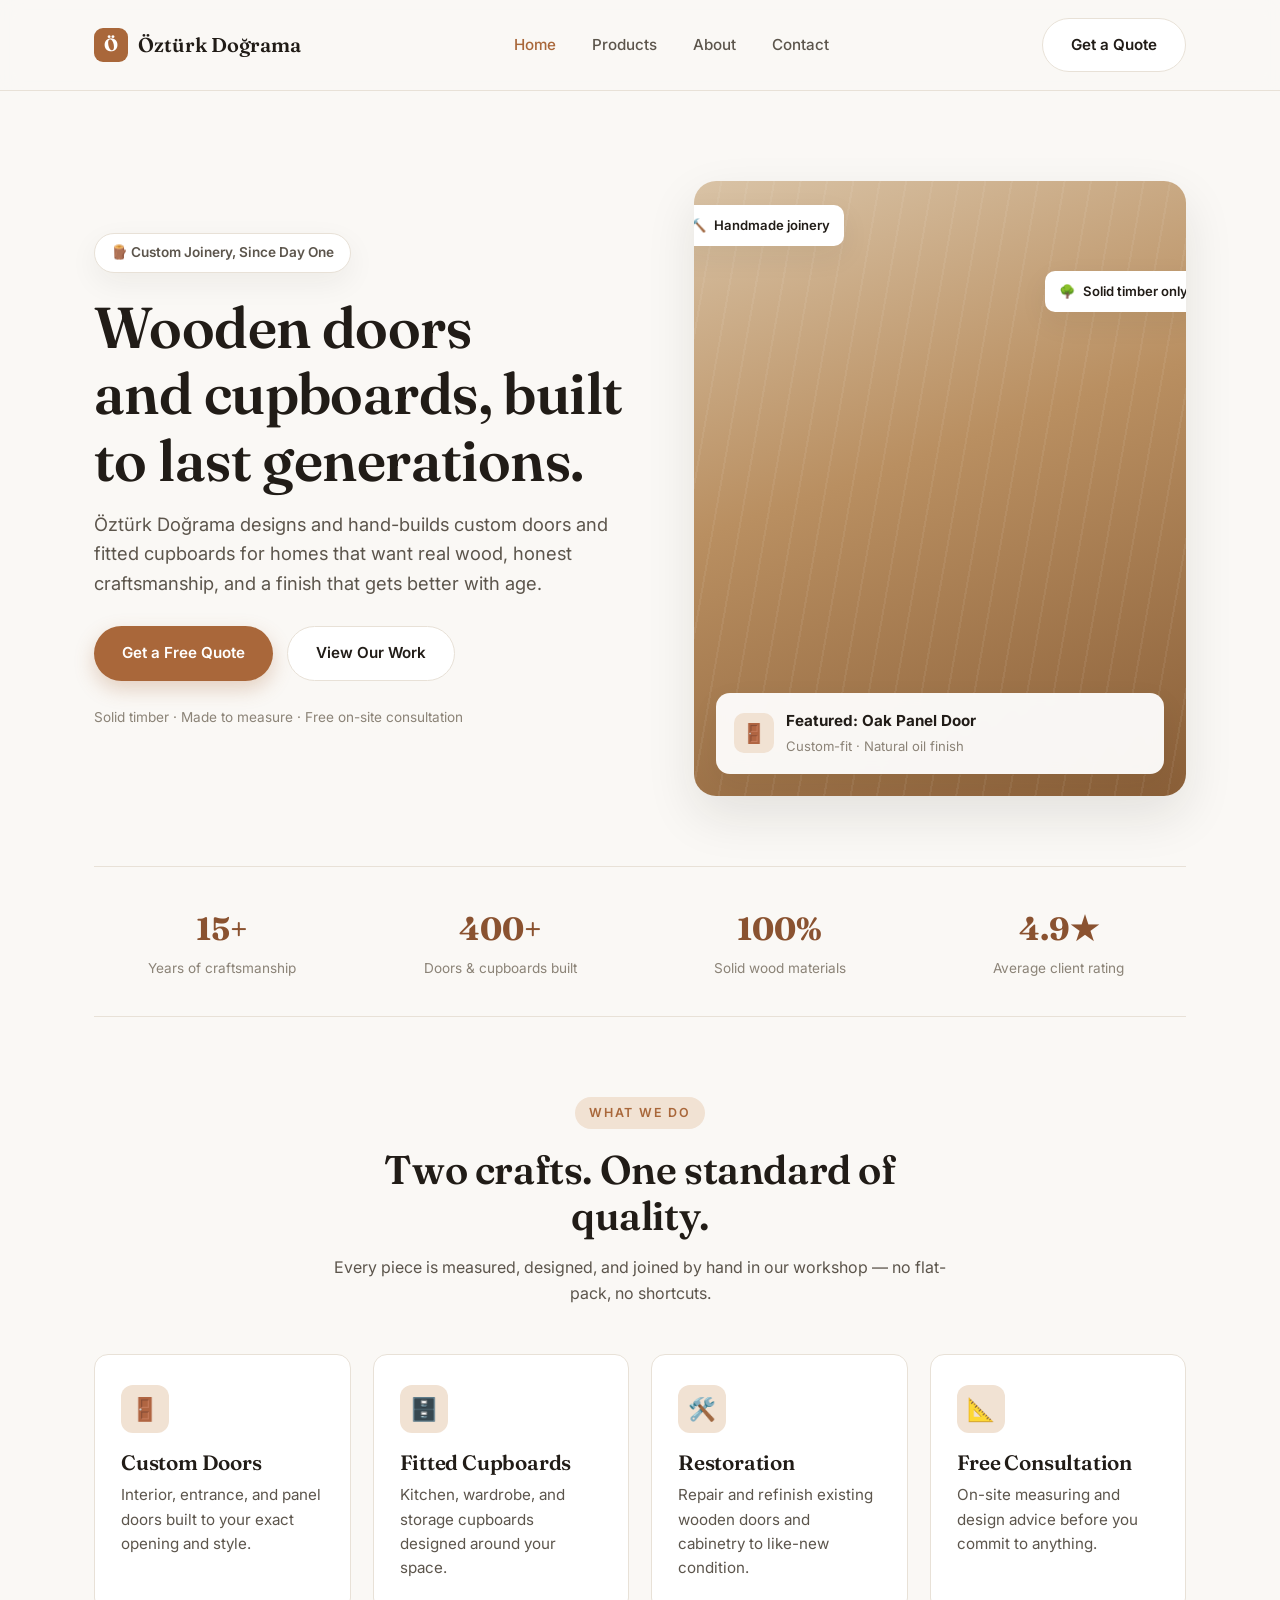
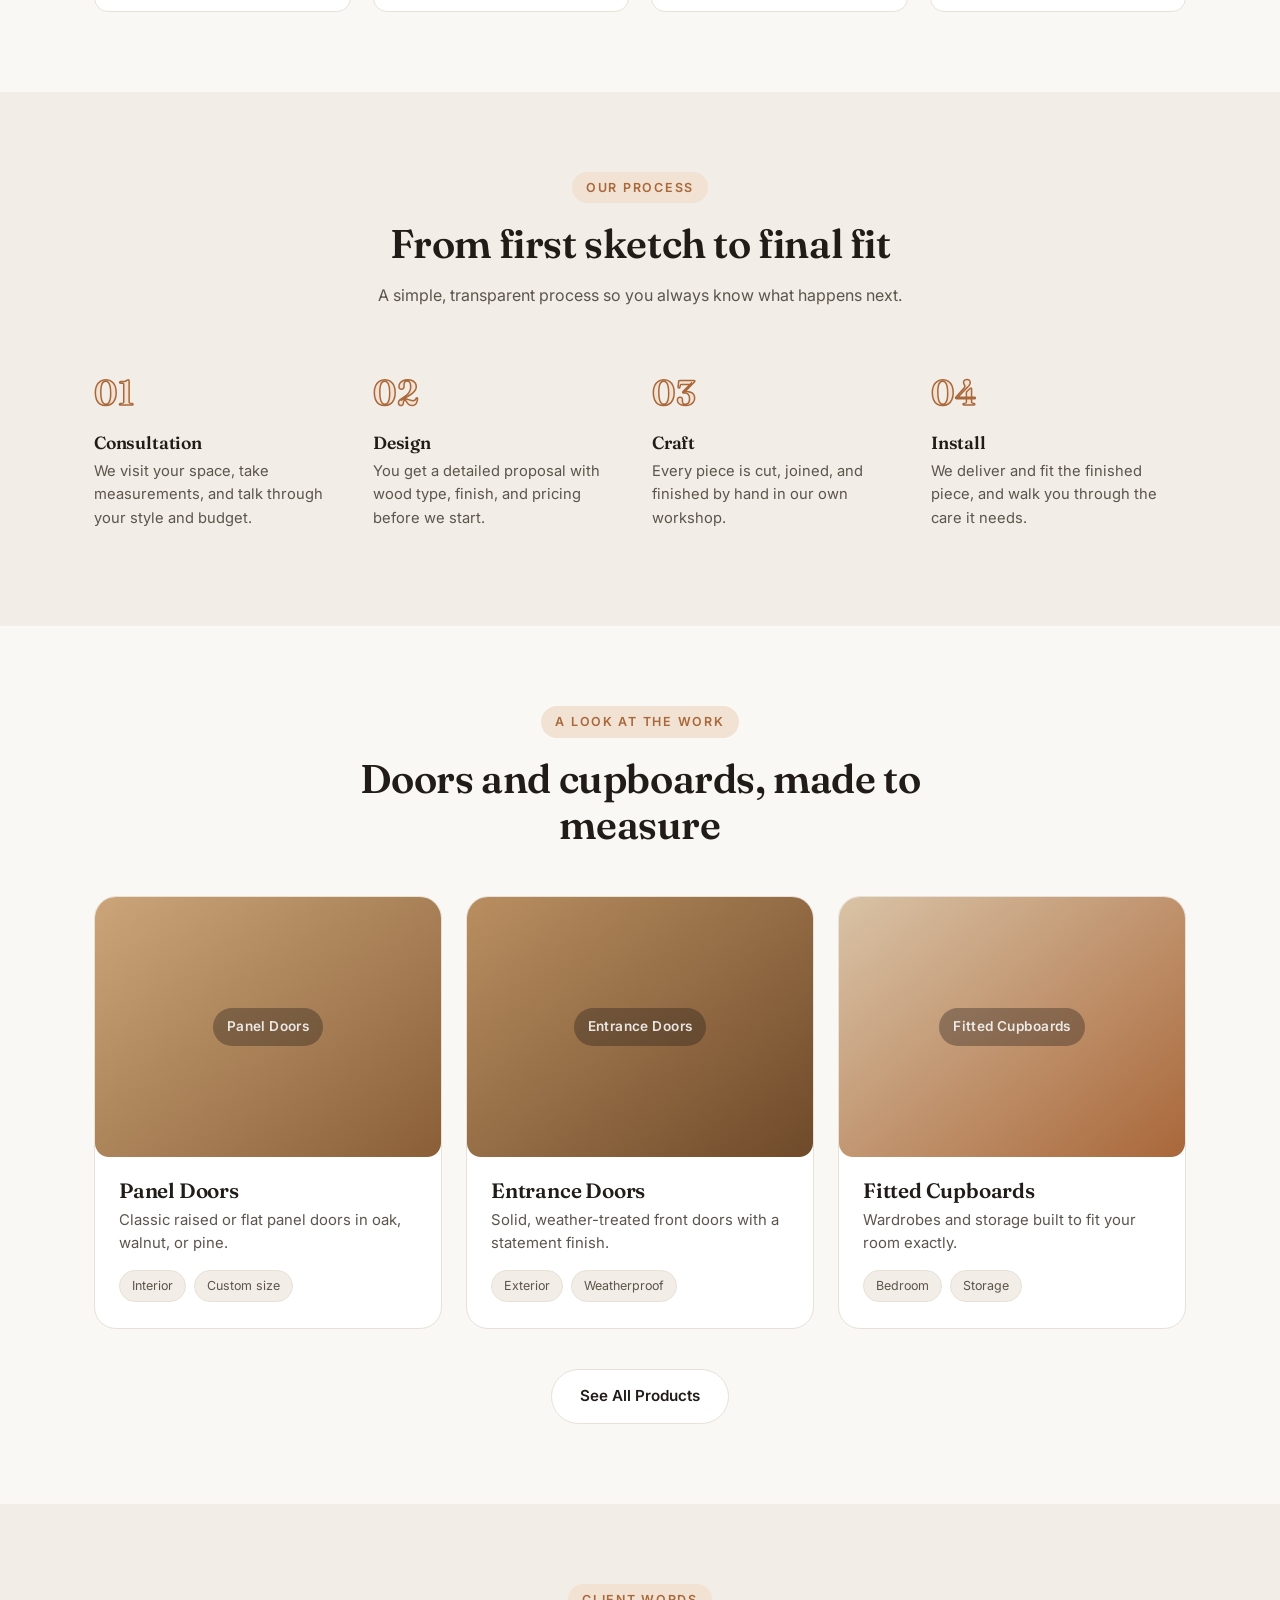
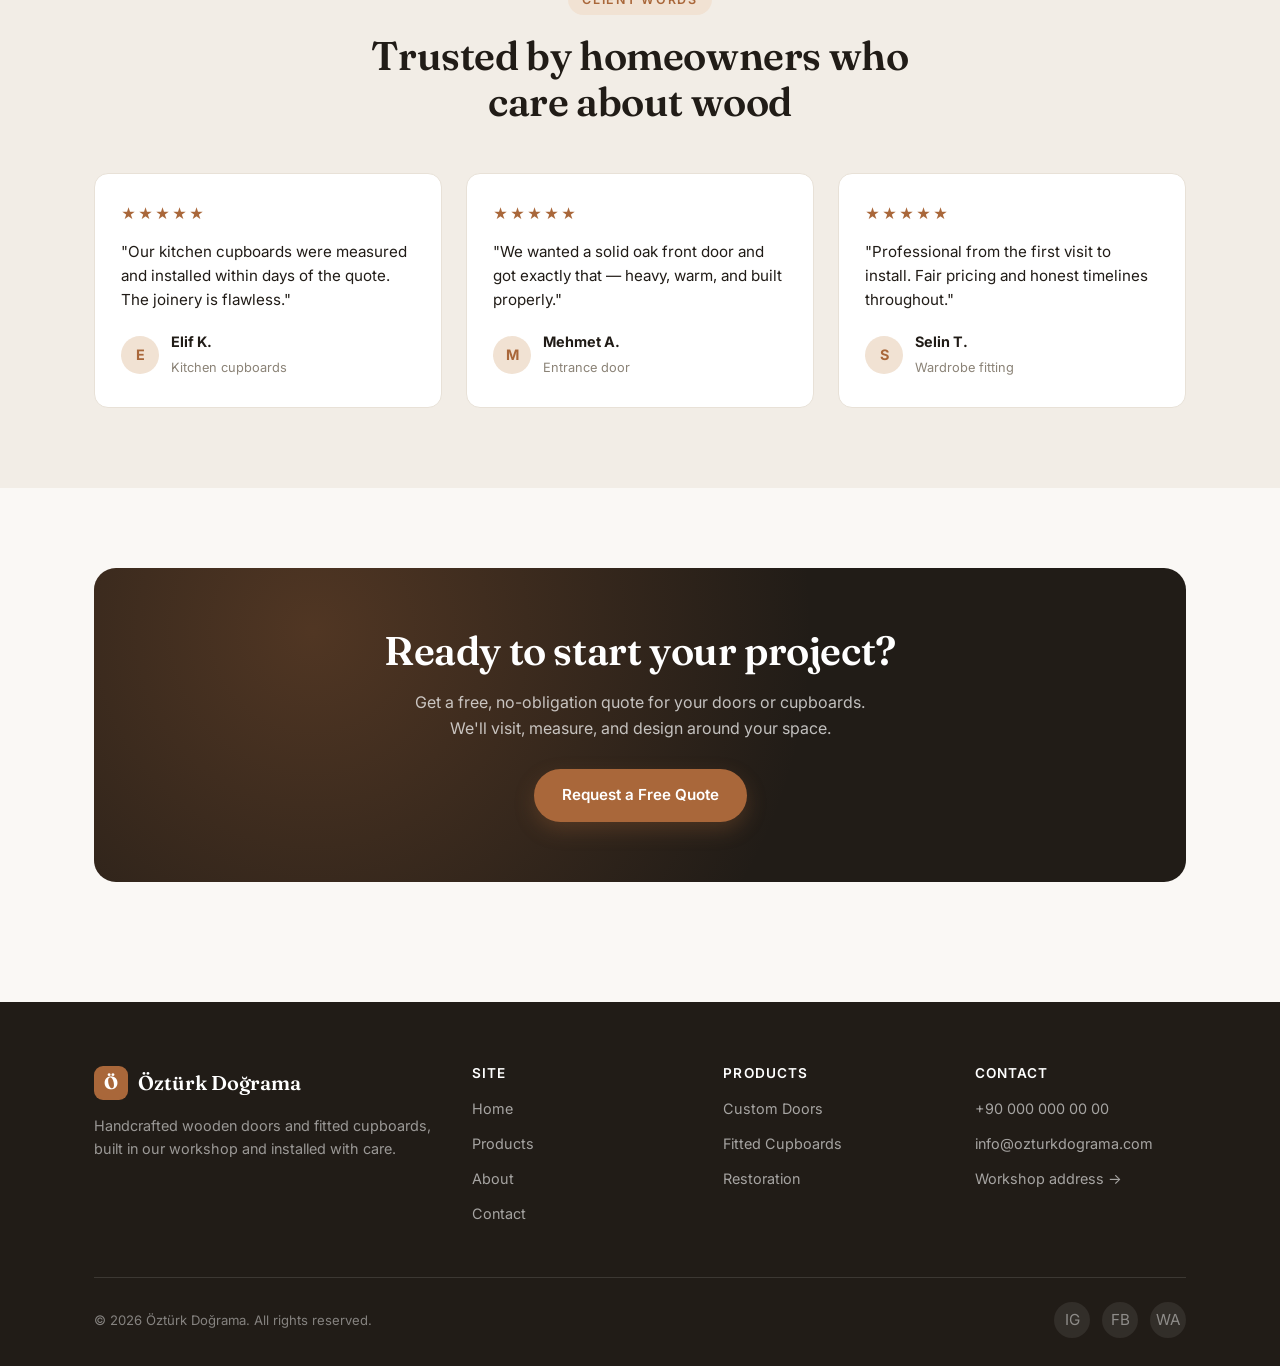
==== index.html @ 15e2361d "Initial commit: Öztürk Doğrama website" ====
<!DOCTYPE html>
<html lang="en">
<head>
<meta charset="UTF-8">
<meta name="viewport" content="width=device-width, initial-scale=1.0">
<title>Öztürk Doğrama | Handcrafted Wooden Doors & Cupboards</title>
<meta name="description" content="Öztürk Doğrama designs and builds custom wooden doors and fitted cupboards. Traditional craftsmanship, modern finishes, built to last a lifetime.">
<link rel="preconnect" href="https://fonts.googleapis.com">
<link href="https://fonts.googleapis.com/css2?family=Fraunces:wght@500;600;700&family=Inter:wght@400;500;600;700&display=swap" rel="stylesheet">
<link rel="stylesheet" href="style.css">
</head>
<body>

<header class="site-header">
  <nav class="nav">
    <a href="index.html" class="logo">
      <span class="logo-mark">Ö</span>
      Öztürk Doğrama
    </a>
    <div class="nav-links">
      <a href="index.html" class="active">Home</a>
      <a href="products.html">Products</a>
      <a href="about.html">About</a>
      <a href="contact.html">Contact</a>
    </div>
    <div class="nav-actions">
      <a href="contact.html" class="btn btn-secondary">Get a Quote</a>
      <button class="nav-toggle" aria-label="Menu">
        <span></span><span></span><span></span>
      </button>
    </div>
  </nav>
</header>

<main>

  <!-- HERO -->
  <section class="hero">
    <div class="container hero-grid">
      <div>
        <div class="hero-badge">🪵 Custom Joinery, Since Day One</div>
        <h1>Wooden doors and&nbsp;cupboards, built to last generations.</h1>
        <p class="lead">Öztürk Doğrama designs and hand-builds custom doors and fitted cupboards for homes that want real wood, honest craftsmanship, and a finish that gets better with age.</p>
        <div class="hero-ctas">
          <a href="contact.html" class="btn btn-primary">Get a Free Quote</a>
          <a href="products.html" class="btn btn-secondary">View Our Work</a>
        </div>
        <p class="hero-meta">Solid timber · Made to measure · Free on-site consultation</p>
      </div>
      <div class="hero-visual">
        <div class="wood-lines"></div>
        <div class="float-chip chip-1">🔨 <span>Handmade joinery</span></div>
        <div class="float-chip chip-2">🌳 <span>Solid timber only</span></div>
        <div class="tag-card">
          <div class="icon">🚪</div>
          <div>
            <strong>Featured: Oak Panel Door</strong>
            <span>Custom-fit · Natural oil finish</span>
          </div>
        </div>
      </div>
    </div>
  </section>

  <!-- STATS STRIP -->
  <div class="container">
    <div class="stats-strip">
      <div class="stat"><strong>15+</strong><span>Years of craftsmanship</span></div>
      <div class="stat"><strong>400+</strong><span>Doors & cupboards built</span></div>
      <div class="stat"><strong>100%</strong><span>Solid wood materials</span></div>
      <div class="stat"><strong>4.9★</strong><span>Average client rating</span></div>
    </div>
  </div>

  <!-- FEATURES -->
  <section>
    <div class="container">
      <div class="section-head">
        <div class="eyebrow">What We Do</div>
        <h2>Two crafts. One standard of quality.</h2>
        <p>Every piece is measured, designed, and joined by hand in our workshop — no flat-pack, no shortcuts.</p>
      </div>
      <div class="grid-4">
        <div class="card">
          <div class="icon">🚪</div>
          <h3>Custom Doors</h3>
          <p>Interior, entrance, and panel doors built to your exact opening and style.</p>
        </div>
        <div class="card">
          <div class="icon">🗄️</div>
          <h3>Fitted Cupboards</h3>
          <p>Kitchen, wardrobe, and storage cupboards designed around your space.</p>
        </div>
        <div class="card">
          <div class="icon">🛠️</div>
          <h3>Restoration</h3>
          <p>Repair and refinish existing wooden doors and cabinetry to like-new condition.</p>
        </div>
        <div class="card">
          <div class="icon">📐</div>
          <h3>Free Consultation</h3>
          <p>On-site measuring and design advice before you commit to anything.</p>
        </div>
      </div>
    </div>
  </section>

  <!-- PROCESS -->
  <section class="section-alt">
    <div class="container">
      <div class="section-head">
        <div class="eyebrow">Our Process</div>
        <h2>From first sketch to final fit</h2>
        <p>A simple, transparent process so you always know what happens next.</p>
      </div>
      <div class="steps">
        <div class="step">
          <div class="num">01</div>
          <h3>Consultation</h3>
          <p>We visit your space, take measurements, and talk through your style and budget.</p>
        </div>
        <div class="step">
          <div class="num">02</div>
          <h3>Design</h3>
          <p>You get a detailed proposal with wood type, finish, and pricing before we start.</p>
        </div>
        <div class="step">
          <div class="num">03</div>
          <h3>Craft</h3>
          <p>Every piece is cut, joined, and finished by hand in our own workshop.</p>
        </div>
        <div class="step">
          <div class="num">04</div>
          <h3>Install</h3>
          <p>We deliver and fit the finished piece, and walk you through the care it needs.</p>
        </div>
      </div>
    </div>
  </section>

  <!-- FEATURED PRODUCTS -->
  <section>
    <div class="container">
      <div class="section-head">
        <div class="eyebrow">A Look at the Work</div>
        <h2>Doors and cupboards, made to measure</h2>
      </div>
      <div class="grid-3">
        <div class="product-card">
          <div class="ph-image ph-1"><span>Panel Doors</span></div>
          <div class="body">
            <h3>Panel Doors</h3>
            <p>Classic raised or flat panel doors in oak, walnut, or pine.</p>
            <div class="tag-list"><span>Interior</span><span>Custom size</span></div>
          </div>
        </div>
        <div class="product-card">
          <div class="ph-image ph-2"><span>Entrance Doors</span></div>
          <div class="body">
            <h3>Entrance Doors</h3>
            <p>Solid, weather-treated front doors with a statement finish.</p>
            <div class="tag-list"><span>Exterior</span><span>Weatherproof</span></div>
          </div>
        </div>
        <div class="product-card">
          <div class="ph-image ph-3"><span>Fitted Cupboards</span></div>
          <div class="body">
            <h3>Fitted Cupboards</h3>
            <p>Wardrobes and storage built to fit your room exactly.</p>
            <div class="tag-list"><span>Bedroom</span><span>Storage</span></div>
          </div>
        </div>
      </div>
      <div style="text-align:center; margin-top:40px;">
        <a href="products.html" class="btn btn-secondary">See All Products</a>
      </div>
    </div>
  </section>

  <!-- TESTIMONIALS -->
  <section class="section-alt">
    <div class="container">
      <div class="section-head">
        <div class="eyebrow">Client Words</div>
        <h2>Trusted by homeowners who care about wood</h2>
      </div>
      <div class="grid-3">
        <div class="testimonial">
          <div class="stars">★★★★★</div>
          <p>"Our kitchen cupboards were measured and installed within days of the quote. The joinery is flawless."</p>
          <div class="who">
            <div class="avatar">E</div>
            <div><strong>Elif K.</strong><span>Kitchen cupboards</span></div>
          </div>
        </div>
        <div class="testimonial">
          <div class="stars">★★★★★</div>
          <p>"We wanted a solid oak front door and got exactly that — heavy, warm, and built properly."</p>
          <div class="who">
            <div class="avatar">M</div>
            <div><strong>Mehmet A.</strong><span>Entrance door</span></div>
          </div>
        </div>
        <div class="testimonial">
          <div class="stars">★★★★★</div>
          <p>"Professional from the first visit to install. Fair pricing and honest timelines throughout."</p>
          <div class="who">
            <div class="avatar">S</div>
            <div><strong>Selin T.</strong><span>Wardrobe fitting</span></div>
          </div>
        </div>
      </div>
    </div>
  </section>

  <!-- CTA -->
  <section>
    <div class="container">
      <div class="cta-banner">
        <h2>Ready to start your project?</h2>
        <p>Get a free, no-obligation quote for your doors or cupboards. We'll visit, measure, and design around your space.</p>
        <div class="hero-ctas">
          <a href="contact.html" class="btn btn-primary">Request a Free Quote</a>
        </div>
      </div>
    </div>
  </section>

</main>

<footer class="site-footer">
  <div class="container">
    <div class="footer-grid">
      <div>
        <a href="index.html" class="logo"><span class="logo-mark">Ö</span> Öztürk Doğrama</a>
        <p>Handcrafted wooden doors and fitted cupboards, built in our workshop and installed with care.</p>
      </div>
      <div class="footer-col">
        <h4>Site</h4>
        <a href="index.html">Home</a>
        <a href="products.html">Products</a>
        <a href="about.html">About</a>
        <a href="contact.html">Contact</a>
      </div>
      <div class="footer-col">
        <h4>Products</h4>
        <a href="products.html">Custom Doors</a>
        <a href="products.html">Fitted Cupboards</a>
        <a href="products.html">Restoration</a>
      </div>
      <div class="footer-col">
        <h4>Contact</h4>
        <a href="tel:+900000000000">+90 000 000 00 00</a>
        <a href="mailto:info@ozturkdograma.com">info@ozturkdograma.com</a>
        <a href="contact.html">Workshop address →</a>
      </div>
    </div>
    <div class="footer-bottom">
      <span>© 2026 Öztürk Doğrama. All rights reserved.</span>
      <div class="social-row">
        <a href="#" aria-label="Instagram">IG</a>
        <a href="#" aria-label="Facebook">FB</a>
        <a href="#" aria-label="WhatsApp">WA</a>
      </div>
    </div>
  </div>
</footer>

<script src="script.js"></script>
</body>
</html>
---- style.css ----
/* ============================================
   Öztürk Doğrama — Shared Styles
   Minimalist, clean, modern (spendaily-inspired)
   ============================================ */

:root {
  --bg: #faf8f5;
  --bg-alt: #f2ede6;
  --card: #ffffff;
  --ink: #211c17;
  --ink-soft: #5c554c;
  --muted: #8b8377;
  --line: #e8e1d7;
  --accent: #a9673a;
  --accent-dark: #8a5230;
  --accent-soft: #f1e2d3;
  --radius-lg: 22px;
  --radius-md: 14px;
  --radius-sm: 10px;
  --shadow: 0 10px 30px rgba(33, 28, 23, 0.06);
  --shadow-lg: 0 20px 50px rgba(33, 28, 23, 0.10);
  --container: 1140px;
}

* { box-sizing: border-box; }

html { scroll-behavior: smooth; }

body {
  margin: 0;
  font-family: 'Inter', -apple-system, BlinkMacSystemFont, 'Segoe UI', sans-serif;
  background: var(--bg);
  color: var(--ink);
  line-height: 1.6;
  -webkit-font-smoothing: antialiased;
}

h1, h2, h3, h4 {
  font-family: 'Fraunces', Georgia, serif;
  font-weight: 600;
  line-height: 1.15;
  margin: 0 0 16px;
  letter-spacing: -0.01em;
}

h1 { font-size: clamp(2.4rem, 5vw, 3.6rem); }
h2 { font-size: clamp(1.8rem, 3.4vw, 2.5rem); }
h3 { font-size: 1.3rem; }

p { margin: 0 0 16px; color: var(--ink-soft); }

a { color: inherit; text-decoration: none; }

img { max-width: 100%; display: block; }

.container {
  max-width: var(--container);
  margin: 0 auto;
  padding: 0 24px;
}

.eyebrow {
  display: inline-block;
  font-size: 0.78rem;
  font-weight: 600;
  letter-spacing: 0.14em;
  text-transform: uppercase;
  color: var(--accent);
  background: var(--accent-soft);
  padding: 6px 14px;
  border-radius: 100px;
  margin-bottom: 18px;
}

/* ---------- Buttons ---------- */
.btn {
  display: inline-flex;
  align-items: center;
  justify-content: center;
  gap: 8px;
  padding: 14px 28px;
  border-radius: 100px;
  font-weight: 600;
  font-size: 0.95rem;
  border: none;
  cursor: pointer;
  transition: transform 0.15s ease, box-shadow 0.15s ease, background 0.15s ease;
}

.btn-primary {
  background: var(--accent);
  color: #fff;
  box-shadow: 0 8px 20px rgba(169, 103, 58, 0.28);
}

.btn-primary:hover {
  background: var(--accent-dark);
  transform: translateY(-2px);
  box-shadow: 0 12px 26px rgba(169, 103, 58, 0.34);
}

.btn-secondary {
  background: #fff;
  color: var(--ink);
  border: 1px solid var(--line);
}

.btn-secondary:hover {
  border-color: var(--accent);
  color: var(--accent);
  transform: translateY(-2px);
}

.btn-block { width: 100%; }

/* ---------- Header / Nav ---------- */
header.site-header {
  position: sticky;
  top: 0;
  z-index: 100;
  background: rgba(250, 248, 245, 0.86);
  backdrop-filter: blur(10px);
  border-bottom: 1px solid var(--line);
}

.nav {
  display: flex;
  align-items: center;
  justify-content: space-between;
  padding: 18px 24px;
  max-width: var(--container);
  margin: 0 auto;
}

.logo {
  display: flex;
  align-items: center;
  gap: 10px;
  font-family: 'Fraunces', Georgia, serif;
  font-weight: 600;
  font-size: 1.25rem;
  color: var(--ink);
}

.logo-mark {
  width: 34px;
  height: 34px;
  border-radius: 9px;
  background: var(--accent);
  color: #fff;
  display: flex;
  align-items: center;
  justify-content: center;
  font-size: 1.1rem;
  font-weight: 700;
  font-family: 'Fraunces', Georgia, serif;
}

.nav-links {
  display: flex;
  align-items: center;
  gap: 36px;
}

.nav-links a {
  font-size: 0.95rem;
  font-weight: 500;
  color: var(--ink-soft);
  transition: color 0.15s ease;
}

.nav-links a:hover,
.nav-links a.active {
  color: var(--accent);
}

.nav-actions {
  display: flex;
  align-items: center;
  gap: 14px;
}

.nav-toggle {
  display: none;
  background: none;
  border: none;
  cursor: pointer;
  padding: 6px;
}

.nav-toggle span {
  display: block;
  width: 24px;
  height: 2px;
  background: var(--ink);
  margin: 5px 0;
  transition: 0.2s;
}

/* ---------- Hero ---------- */
.hero {
  padding: 90px 0 70px;
}

.hero-grid {
  display: grid;
  grid-template-columns: 1.05fr 0.95fr;
  gap: 56px;
  align-items: center;
}

.hero-badge {
  display: inline-flex;
  align-items: center;
  gap: 8px;
  background: #fff;
  border: 1px solid var(--line);
  padding: 8px 16px;
  border-radius: 100px;
  font-size: 0.85rem;
  font-weight: 600;
  color: var(--ink-soft);
  margin-bottom: 22px;
  box-shadow: var(--shadow);
}

.hero p.lead {
  font-size: 1.15rem;
  max-width: 520px;
}

.hero-ctas {
  display: flex;
  gap: 14px;
  flex-wrap: wrap;
  margin-top: 28px;
}

.hero-meta {
  margin-top: 26px;
  font-size: 0.85rem;
  color: var(--muted);
}

.hero-visual {
  position: relative;
  border-radius: var(--radius-lg);
  overflow: hidden;
  box-shadow: var(--shadow-lg);
  aspect-ratio: 4/5;
  background: linear-gradient(160deg, #d9c3a6 0%, #b98f61 45%, #8a5f38 100%);
}

.hero-visual .wood-lines {
  position: absolute;
  inset: 0;
  background:
    repeating-linear-gradient(100deg, rgba(255,255,255,0.06) 0px, rgba(255,255,255,0.06) 2px, transparent 2px, transparent 26px);
}

.hero-visual .tag-card {
  position: absolute;
  bottom: 22px;
  left: 22px;
  right: 22px;
  background: rgba(255,255,255,0.94);
  backdrop-filter: blur(6px);
  border-radius: var(--radius-md);
  padding: 16px 18px;
  display: flex;
  align-items: center;
  gap: 12px;
  box-shadow: var(--shadow);
}

.tag-card .icon {
  width: 40px;
  height: 40px;
  border-radius: 10px;
  background: var(--accent-soft);
  color: var(--accent);
  display: flex;
  align-items: center;
  justify-content: center;
  font-size: 1.2rem;
  flex-shrink: 0;
}

.tag-card strong { font-size: 0.95rem; display: block; }
.tag-card span { font-size: 0.82rem; color: var(--muted); }

/* Floating stat chips over hero image */
.float-chip {
  position: absolute;
  background: #fff;
  border-radius: var(--radius-sm);
  padding: 10px 14px;
  box-shadow: var(--shadow);
  font-size: 0.82rem;
  font-weight: 600;
  display: flex;
  align-items: center;
  gap: 8px;
}

.float-chip.chip-1 { top: 24px; left: -18px; }
.float-chip.chip-2 { top: 90px; right: -16px; }

/* ---------- Sections ---------- */
section { padding: 80px 0; }
.section-alt { background: var(--bg-alt); }

.section-head {
  max-width: 620px;
  margin: 0 auto 48px;
  text-align: center;
}

.section-head.left { margin: 0 0 48px; text-align: left; }

/* ---------- Feature Grid ---------- */
.grid-4 {
  display: grid;
  grid-template-columns: repeat(4, 1fr);
  gap: 22px;
}

.grid-3 {
  display: grid;
  grid-template-columns: repeat(3, 1fr);
  gap: 24px;
}

.grid-2 {
  display: grid;
  grid-template-columns: repeat(2, 1fr);
  gap: 24px;
}

.card {
  background: var(--card);
  border: 1px solid var(--line);
  border-radius: var(--radius-md);
  padding: 30px 26px;
  transition: transform 0.2s ease, box-shadow 0.2s ease;
}

.card:hover {
  transform: translateY(-4px);
  box-shadow: var(--shadow);
}

.card .icon {
  width: 48px;
  height: 48px;
  border-radius: 12px;
  background: var(--accent-soft);
  color: var(--accent);
  display: flex;
  align-items: center;
  justify-content: center;
  font-size: 1.4rem;
  margin-bottom: 18px;
}

.card h3 { margin-bottom: 8px; }
.card p { margin: 0; font-size: 0.95rem; }

/* ---------- Process Steps ---------- */
.steps {
  display: grid;
  grid-template-columns: repeat(4, 1fr);
  gap: 24px;
  counter-reset: step;
}

.step {
  position: relative;
  padding-top: 8px;
}

.step .num {
  font-family: 'Fraunces', Georgia, serif;
  font-size: 2.2rem;
  color: var(--accent-soft);
  -webkit-text-stroke: 1.5px var(--accent);
  margin-bottom: 12px;
  font-weight: 600;
}

.step h3 { font-size: 1.1rem; margin-bottom: 6px; }
.step p { font-size: 0.92rem; }

/* ---------- Product Image Placeholder ---------- */
.ph-image {
  border-radius: var(--radius-md);
  aspect-ratio: 4/3;
  display: flex;
  align-items: center;
  justify-content: center;
  color: rgba(255,255,255,0.85);
  font-size: 0.85rem;
  font-weight: 600;
  letter-spacing: 0.03em;
  text-align: center;
  position: relative;
  overflow: hidden;
}

.ph-image span {
  position: relative;
  z-index: 1;
  background: rgba(33,28,23,0.35);
  padding: 8px 14px;
  border-radius: 100px;
}

.ph-1 { background: linear-gradient(140deg, #cba579, #8a5f38); }
.ph-2 { background: linear-gradient(140deg, #b98f61, #6f4a2a); }
.ph-3 { background: linear-gradient(140deg, #d9c3a6, #a9673a); }
.ph-4 { background: linear-gradient(140deg, #9c7a53, #4f3620); }
.ph-5 { background: linear-gradient(140deg, #e0cba8, #b17f4a); }
.ph-6 { background: linear-gradient(140deg, #ad8258, #5c3d22); }

/* ---------- Product Card ---------- */
.product-card {
  background: var(--card);
  border: 1px solid var(--line);
  border-radius: var(--radius-lg);
  overflow: hidden;
  transition: transform 0.2s ease, box-shadow 0.2s ease;
}

.product-card:hover {
  transform: translateY(-4px);
  box-shadow: var(--shadow-lg);
}

.product-card .body { padding: 22px 24px 26px; }
.product-card .body h3 { margin-bottom: 6px; }
.product-card .body p { font-size: 0.93rem; margin-bottom: 14px; }

.tag-list {
  display: flex;
  flex-wrap: wrap;
  gap: 8px;
}

.tag-list span {
  font-size: 0.78rem;
  background: var(--bg-alt);
  color: var(--ink-soft);
  padding: 5px 12px;
  border-radius: 100px;
  border: 1px solid var(--line);
}

/* ---------- Testimonials ---------- */
.testimonial {
  background: var(--card);
  border: 1px solid var(--line);
  border-radius: var(--radius-md);
  padding: 28px 26px;
}

.stars { color: var(--accent); letter-spacing: 2px; margin-bottom: 14px; font-size: 0.9rem; }

.testimonial p { font-size: 0.95rem; color: var(--ink); }

.testimonial .who {
  display: flex;
  align-items: center;
  gap: 12px;
  margin-top: 18px;
}

.avatar {
  width: 38px;
  height: 38px;
  border-radius: 50%;
  background: var(--accent-soft);
  color: var(--accent);
  display: flex;
  align-items: center;
  justify-content: center;
  font-weight: 700;
  font-size: 0.9rem;
}

.who strong { font-size: 0.9rem; display: block; }
.who span { font-size: 0.8rem; color: var(--muted); }

/* ---------- CTA Banner ---------- */
.cta-banner {
  background: var(--ink);
  border-radius: var(--radius-lg);
  padding: 60px 50px;
  text-align: center;
  color: #fff;
  position: relative;
  overflow: hidden;
}

.cta-banner::before {
  content: "";
  position: absolute;
  inset: 0;
  background: radial-gradient(circle at 20% 20%, rgba(169,103,58,0.35), transparent 55%);
}

.cta-banner h2 { color: #fff; position: relative; }
.cta-banner p { color: rgba(255,255,255,0.72); max-width: 480px; margin-left: auto; margin-right: auto; position: relative; }
.cta-banner .hero-ctas { justify-content: center; position: relative; }

/* ---------- Stats strip ---------- */
.stats-strip {
  display: grid;
  grid-template-columns: repeat(4, 1fr);
  gap: 24px;
  padding: 36px 0;
  border-top: 1px solid var(--line);
  border-bottom: 1px solid var(--line);
}

.stat { text-align: center; }
.stat strong {
  display: block;
  font-family: 'Fraunces', Georgia, serif;
  font-size: 2rem;
  color: var(--accent-dark);
}
.stat span { font-size: 0.85rem; color: var(--muted); }

/* ---------- Forms ---------- */
.form-card {
  background: var(--card);
  border: 1px solid var(--line);
  border-radius: var(--radius-lg);
  padding: 36px;
  box-shadow: var(--shadow);
}

.form-row { display: grid; grid-template-columns: 1fr 1fr; gap: 18px; }

.field { margin-bottom: 18px; }

.field label {
  display: block;
  font-size: 0.85rem;
  font-weight: 600;
  margin-bottom: 8px;
  color: var(--ink);
}

.field input,
.field select,
.field textarea {
  width: 100%;
  padding: 13px 14px;
  border-radius: var(--radius-sm);
  border: 1px solid var(--line);
  background: var(--bg);
  font-family: inherit;
  font-size: 0.95rem;
  color: var(--ink);
}

.field input:focus,
.field select:focus,
.field textarea:focus {
  outline: none;
  border-color: var(--accent);
  background: #fff;
}

.field textarea { resize: vertical; min-height: 120px; }

/* ---------- Contact info cards ---------- */
.info-card {
  display: flex;
  gap: 16px;
  align-items: flex-start;
  padding: 20px 0;
  border-bottom: 1px solid var(--line);
}

.info-card:last-child { border-bottom: none; }

.info-card .icon {
  width: 44px;
  height: 44px;
  border-radius: 12px;
  background: var(--accent-soft);
  color: var(--accent);
  display: flex;
  align-items: center;
  justify-content: center;
  font-size: 1.2rem;
  flex-shrink: 0;
}

.info-card h3 { font-size: 1rem; margin-bottom: 4px; }
.info-card p { margin: 0; font-size: 0.9rem; }

.map-placeholder {
  border-radius: var(--radius-lg);
  aspect-ratio: 16/10;
  background: linear-gradient(140deg, #cba579, #8a5f38);
  display: flex;
  align-items: center;
  justify-content: center;
  color: rgba(255,255,255,0.9);
  font-weight: 600;
  font-size: 0.95rem;
}

/* ---------- Page hero (inner pages) ---------- */
.page-hero {
  padding: 64px 0 50px;
  text-align: center;
}

.page-hero p { max-width: 560px; margin: 0 auto; font-size: 1.05rem; }

/* ---------- Values / About ---------- */
.value-row {
  display: grid;
  grid-template-columns: 1fr 1fr;
  gap: 56px;
  align-items: center;
}

.value-row.reverse { direction: rtl; }
.value-row.reverse > * { direction: ltr; }

.value-row img,
.value-row .ph-image { border-radius: var(--radius-lg); }

/* ---------- Footer ---------- */
footer.site-footer {
  background: var(--ink);
  color: rgba(255,255,255,0.7);
  padding: 64px 0 28px;
  margin-top: 40px;
}

.footer-grid {
  display: grid;
  grid-template-columns: 1.6fr 1fr 1fr 1fr;
  gap: 40px;
  padding-bottom: 40px;
  border-bottom: 1px solid rgba(255,255,255,0.12);
}

.footer-grid .logo { color: #fff; margin-bottom: 14px; }
.footer-grid p { color: rgba(255,255,255,0.55); font-size: 0.9rem; }

.footer-col h4 {
  color: #fff;
  font-family: 'Inter', sans-serif;
  font-size: 0.85rem;
  text-transform: uppercase;
  letter-spacing: 0.08em;
  margin-bottom: 16px;
}

.footer-col a {
  display: block;
  font-size: 0.9rem;
  color: rgba(255,255,255,0.6);
  margin-bottom: 12px;
  transition: color 0.15s ease;
}

.footer-col a:hover { color: #fff; }

.footer-bottom {
  display: flex;
  justify-content: space-between;
  align-items: center;
  padding-top: 24px;
  font-size: 0.82rem;
  color: rgba(255,255,255,0.45);
  flex-wrap: wrap;
  gap: 12px;
}

.social-row { display: flex; gap: 12px; }

.social-row a {
  width: 36px;
  height: 36px;
  border-radius: 50%;
  background: rgba(255,255,255,0.08);
  display: flex;
  align-items: center;
  justify-content: center;
  font-size: 0.95rem;
}

.social-row a:hover { background: var(--accent); }

/* ---------- Responsive ---------- */
@media (max-width: 900px) {
  .hero-grid { grid-template-columns: 1fr; }
  .hero-visual { max-width: 460px; margin: 0 auto; }
  .grid-4 { grid-template-columns: repeat(2, 1fr); }
  .grid-3 { grid-template-columns: repeat(2, 1fr); }
  .steps { grid-template-columns: repeat(2, 1fr); }
  .stats-strip { grid-template-columns: repeat(2, 1fr); }
  .footer-grid { grid-template-columns: 1fr 1fr; }
  .value-row, .value-row.reverse { grid-template-columns: 1fr; direction: ltr; }
}

@media (max-width: 720px) {
  .nav-links {
    display: none;
    position: absolute;
    top: 68px;
    left: 16px;
    right: 16px;
    background: #fff;
    border: 1px solid var(--line);
    border-radius: var(--radius-md);
    flex-direction: column;
    align-items: flex-start;
    gap: 4px;
    padding: 12px;
    box-shadow: var(--shadow-lg);
  }
  .nav-links.open { display: flex; }
  .nav-links a { width: 100%; padding: 12px 10px; border-radius: var(--radius-sm); }
  .nav-links a:hover { background: var(--bg-alt); }
  .nav-toggle { display: block; }
  .nav-actions .btn-secondary { display: none; }
  .grid-4, .grid-3, .grid-2, .steps { grid-template-columns: 1fr; }
  .form-row { grid-template-columns: 1fr; }
  .footer-grid { grid-template-columns: 1fr; gap: 28px; }
  .cta-banner { padding: 44px 24px; }
  .float-chip { display: none; }
}
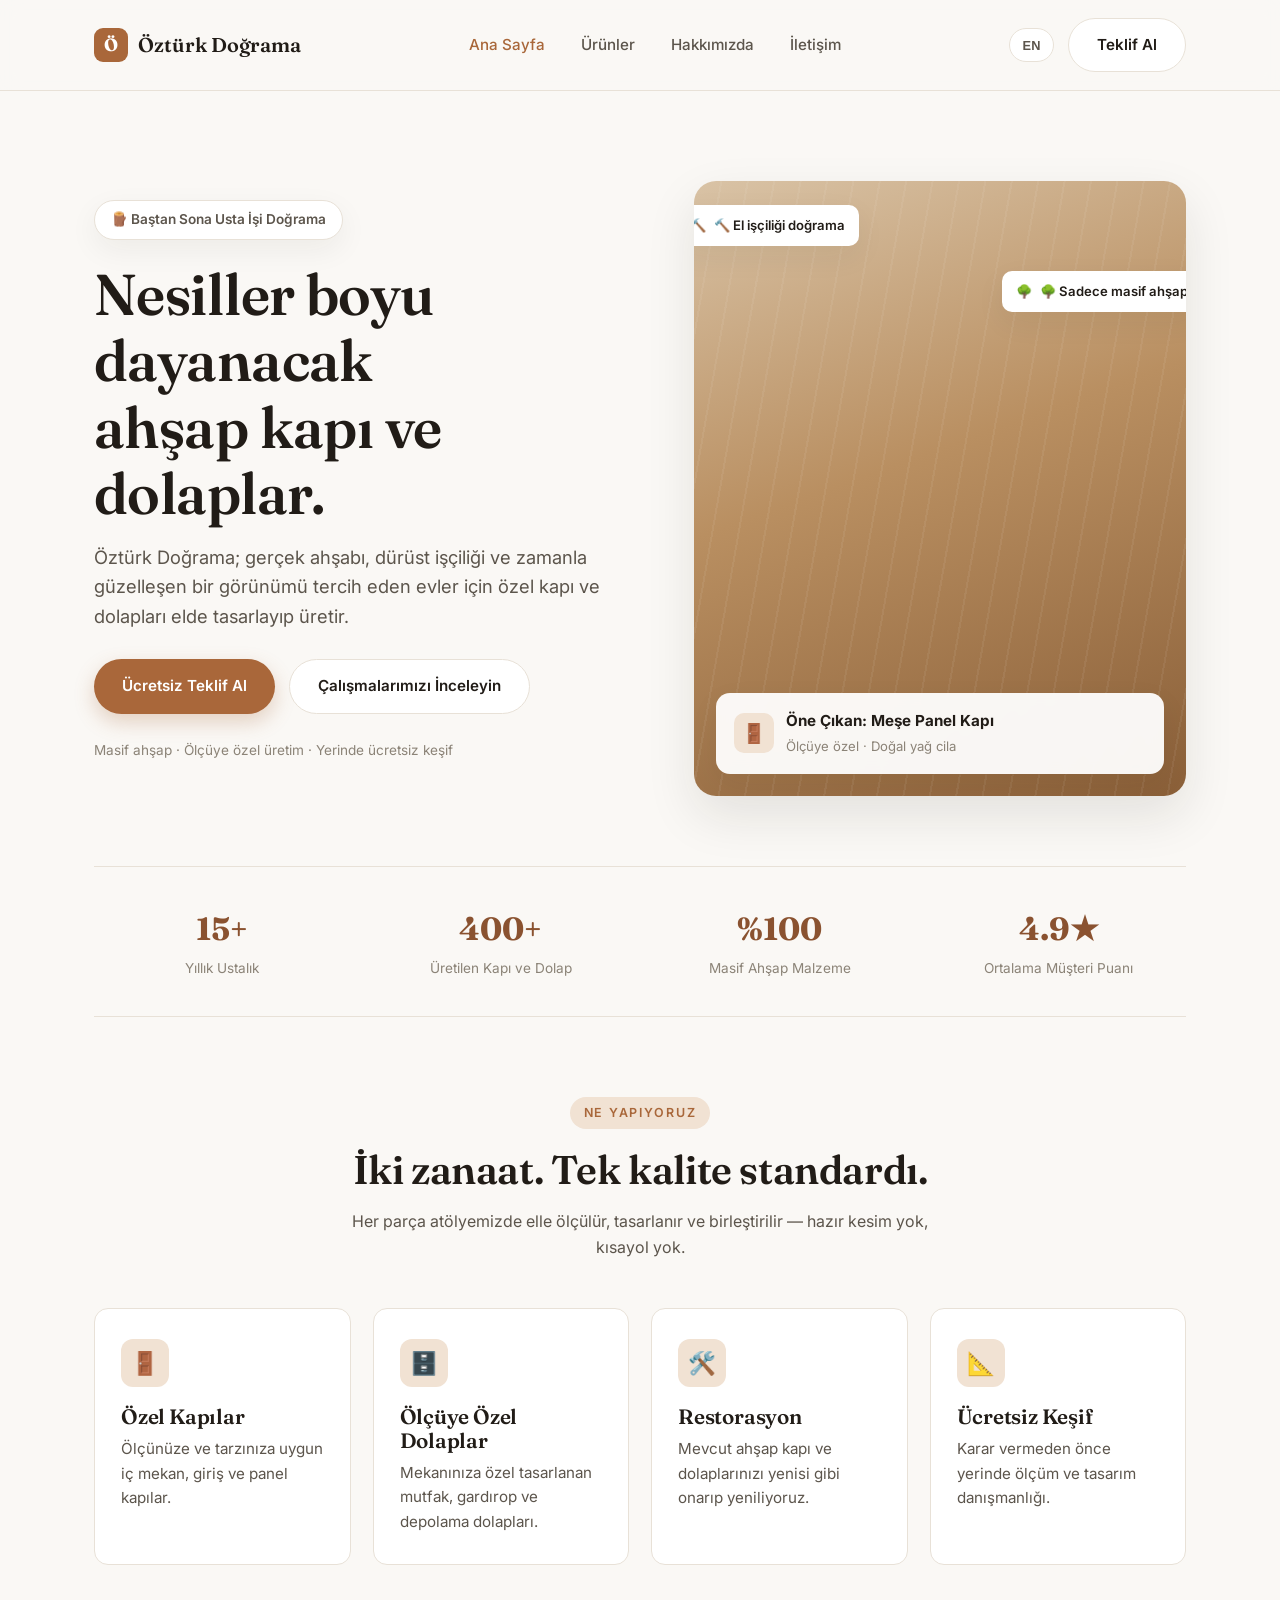
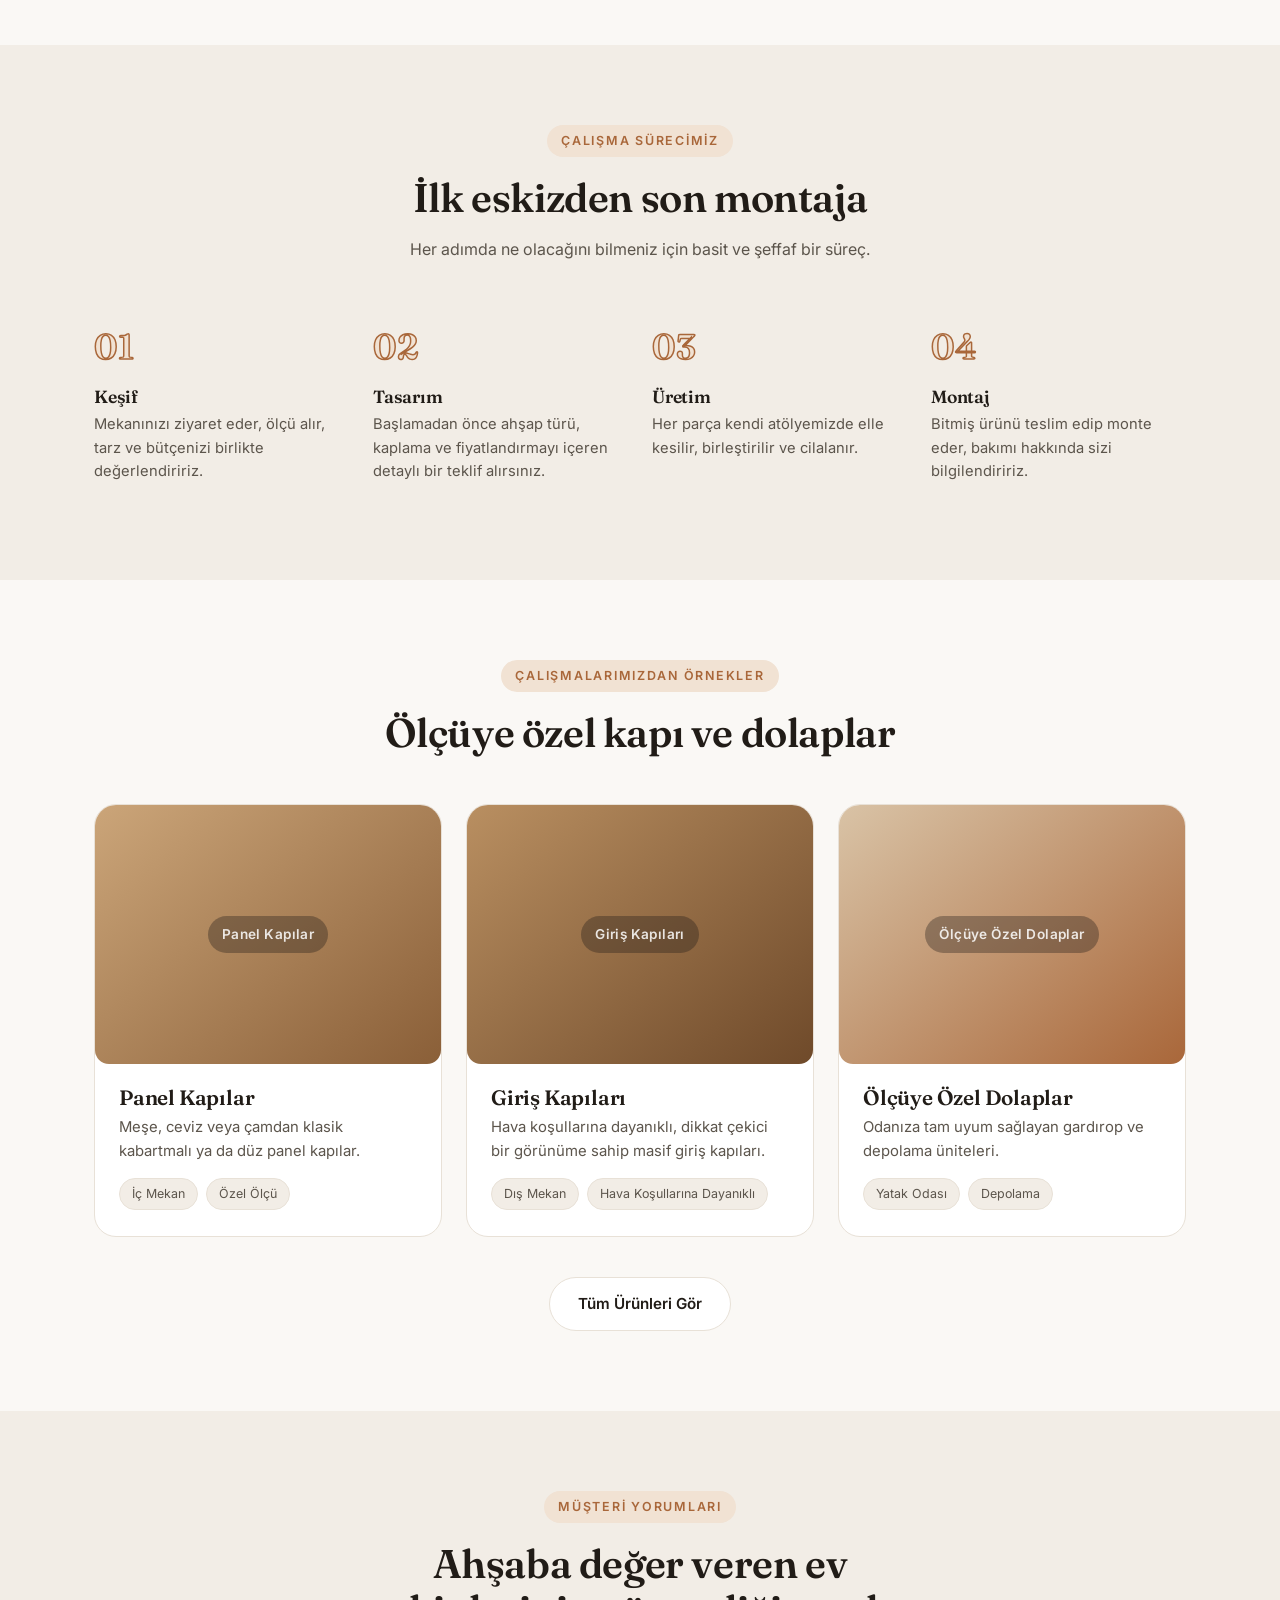
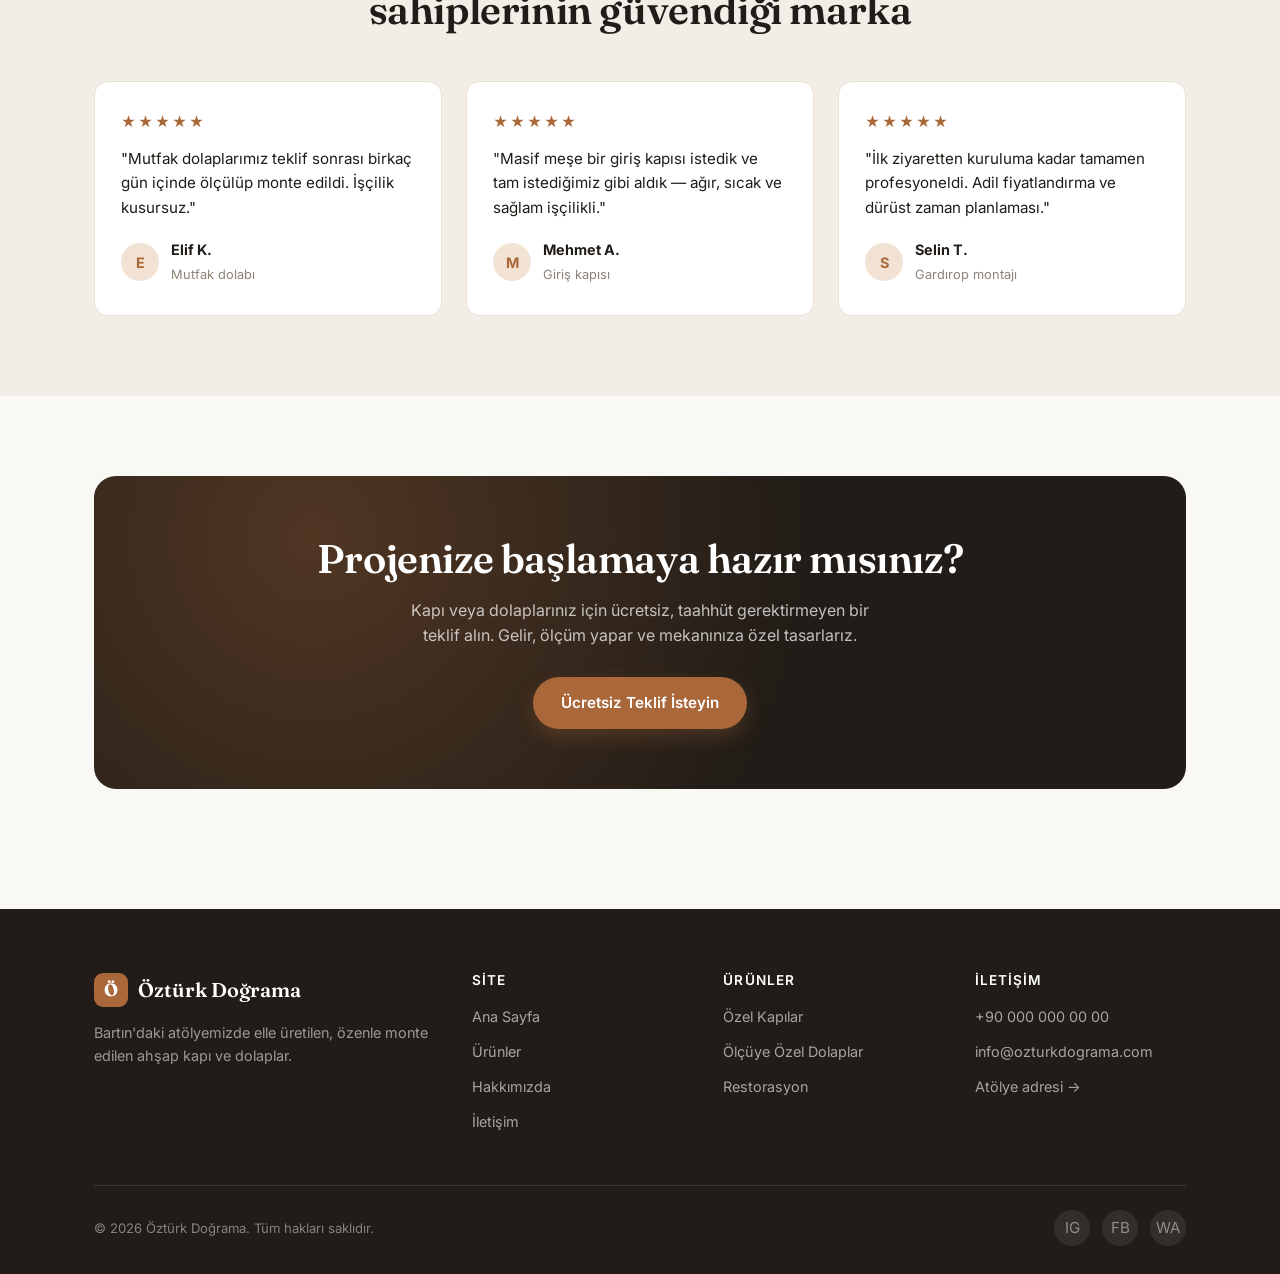
==== commit edc72afb: "Add Turkish default with English toggle" ====
--- a/index.html
+++ b/index.html
@@ -1,15 +1,15 @@
 <!DOCTYPE html>
-<html lang="en">
+<html lang="tr">
 <head>
 <meta charset="UTF-8">
 <meta name="viewport" content="width=device-width, initial-scale=1.0">
-<title>Öztürk Doğrama | Handcrafted Wooden Doors & Cupboards</title>
-<meta name="description" content="Öztürk Doğrama designs and builds custom wooden doors and fitted cupboards. Traditional craftsmanship, modern finishes, built to last a lifetime.">
+<title id="page-title">Öztürk Doğrama | El Yapımı Ahşap Kapı ve Dolaplar</title>
+<meta id="page-desc" name="description" content="Öztürk Doğrama, Bartın merkezli atölyesinde özel ahşap kapı ve dolaplar tasarlar ve üretir. Geleneksel ustalık, modern kaplamalar, nesiller boyu dayanan ürünler.">
 <link rel="preconnect" href="https://fonts.googleapis.com">
 <link href="https://fonts.googleapis.com/css2?family=Fraunces:wght@500;600;700&family=Inter:wght@400;500;600;700&display=swap" rel="stylesheet">
 <link rel="stylesheet" href="style.css">
 </head>
-<body>
+<body data-page="home">
 
 <header class="site-header">
   <nav class="nav">
@@ -18,13 +18,14 @@
       Öztürk Doğrama
     </a>
     <div class="nav-links">
-      <a href="index.html" class="active">Home</a>
-      <a href="products.html">Products</a>
-      <a href="about.html">About</a>
-      <a href="contact.html">Contact</a>
+      <a href="index.html" class="active" data-i18n="common.nav.home">Ana Sayfa</a>
+      <a href="products.html" data-i18n="common.nav.products">Ürünler</a>
+      <a href="about.html" data-i18n="common.nav.about">Hakkımızda</a>
+      <a href="contact.html" data-i18n="common.nav.contact">İletişim</a>
     </div>
     <div class="nav-actions">
-      <a href="contact.html" class="btn btn-secondary">Get a Quote</a>
+      <button id="lang-toggle" class="lang-toggle" aria-label="Switch language">EN</button>
+      <a href="contact.html" class="btn btn-secondary" data-i18n="common.nav.cta">Teklif Al</a>
       <button class="nav-toggle" aria-label="Menu">
         <span></span><span></span><span></span>
       </button>
@@ -38,24 +39,24 @@
   <section class="hero">
     <div class="container hero-grid">
       <div>
-        <div class="hero-badge">🪵 Custom Joinery, Since Day One</div>
-        <h1>Wooden doors and&nbsp;cupboards, built to last generations.</h1>
-        <p class="lead">Öztürk Doğrama designs and hand-builds custom doors and fitted cupboards for homes that want real wood, honest craftsmanship, and a finish that gets better with age.</p>
+        <div class="hero-badge" data-i18n="home.hero.badge">🪵 Baştan Sona Usta İşi Doğrama</div>
+        <h1 data-i18n-html="home.hero.h1">Nesiller boyu dayanacak ahşap&nbsp;kapı ve dolaplar.</h1>
+        <p class="lead" data-i18n="home.hero.lead">Öztürk Doğrama; gerçek ahşabı, dürüst işçiliği ve zamanla güzelleşen bir görünümü tercih eden evler için özel kapı ve dolapları elde tasarlayıp üretir.</p>
         <div class="hero-ctas">
-          <a href="contact.html" class="btn btn-primary">Get a Free Quote</a>
-          <a href="products.html" class="btn btn-secondary">View Our Work</a>
-        </div>
-        <p class="hero-meta">Solid timber · Made to measure · Free on-site consultation</p>
+          <a href="contact.html" class="btn btn-primary" data-i18n="home.hero.cta1">Ücretsiz Teklif Al</a>
+          <a href="products.html" class="btn btn-secondary" data-i18n="home.hero.cta2">Çalışmalarımızı İnceleyin</a>
+        </div>
+        <p class="hero-meta" data-i18n="home.hero.meta2">Masif ahşap · Ölçüye özel üretim · Yerinde ücretsiz keşif</p>
       </div>
       <div class="hero-visual">
         <div class="wood-lines"></div>
-        <div class="float-chip chip-1">🔨 <span>Handmade joinery</span></div>
-        <div class="float-chip chip-2">🌳 <span>Solid timber only</span></div>
+        <div class="float-chip chip-1">🔨 <span data-i18n="home.hero.chip1">El işçiliği doğrama</span></div>
+        <div class="float-chip chip-2">🌳 <span data-i18n="home.hero.chip2">Sadece masif ahşap</span></div>
         <div class="tag-card">
           <div class="icon">🚪</div>
           <div>
-            <strong>Featured: Oak Panel Door</strong>
-            <span>Custom-fit · Natural oil finish</span>
+            <strong data-i18n="home.hero.tagTitle">Öne Çıkan: Meşe Panel Kapı</strong>
+            <span data-i18n="home.hero.tagSub">Ölçüye özel · Doğal yağ cila</span>
           </div>
         </div>
       </div>
@@ -65,10 +66,10 @@
   <!-- STATS STRIP -->
   <div class="container">
     <div class="stats-strip">
-      <div class="stat"><strong>15+</strong><span>Years of craftsmanship</span></div>
-      <div class="stat"><strong>400+</strong><span>Doors & cupboards built</span></div>
-      <div class="stat"><strong>100%</strong><span>Solid wood materials</span></div>
-      <div class="stat"><strong>4.9★</strong><span>Average client rating</span></div>
+      <div class="stat"><strong>15+</strong><span data-i18n="home.stats.label1">Yıllık Ustalık</span></div>
+      <div class="stat"><strong>400+</strong><span data-i18n="home.stats.label2">Üretilen Kapı ve Dolap</span></div>
+      <div class="stat"><strong data-i18n="home.stats.value3">%100</strong><span data-i18n="home.stats.label3">Masif Ahşap Malzeme</span></div>
+      <div class="stat"><strong>4.9★</strong><span data-i18n="home.stats.label4">Ortalama Müşteri Puanı</span></div>
     </div>
   </div>
 
@@ -76,30 +77,30 @@
   <section>
     <div class="container">
       <div class="section-head">
-        <div class="eyebrow">What We Do</div>
-        <h2>Two crafts. One standard of quality.</h2>
-        <p>Every piece is measured, designed, and joined by hand in our workshop — no flat-pack, no shortcuts.</p>
+        <div class="eyebrow" data-i18n="home.features.eyebrow">Ne Yapıyoruz</div>
+        <h2 data-i18n="home.features.h2">İki zanaat. Tek kalite standardı.</h2>
+        <p data-i18n="home.features.p">Her parça atölyemizde elle ölçülür, tasarlanır ve birleştirilir — hazır kesim yok, kısayol yok.</p>
       </div>
       <div class="grid-4">
         <div class="card">
           <div class="icon">🚪</div>
-          <h3>Custom Doors</h3>
-          <p>Interior, entrance, and panel doors built to your exact opening and style.</p>
+          <h3 data-i18n="home.features.card1.title">Özel Kapılar</h3>
+          <p data-i18n="home.features.card1.desc">Ölçünüze ve tarzınıza uygun iç mekan, giriş ve panel kapılar.</p>
         </div>
         <div class="card">
           <div class="icon">🗄️</div>
-          <h3>Fitted Cupboards</h3>
-          <p>Kitchen, wardrobe, and storage cupboards designed around your space.</p>
+          <h3 data-i18n="home.features.card2.title">Ölçüye Özel Dolaplar</h3>
+          <p data-i18n="home.features.card2.desc">Mekanınıza özel tasarlanan mutfak, gardırop ve depolama dolapları.</p>
         </div>
         <div class="card">
           <div class="icon">🛠️</div>
-          <h3>Restoration</h3>
-          <p>Repair and refinish existing wooden doors and cabinetry to like-new condition.</p>
+          <h3 data-i18n="home.features.card3.title">Restorasyon</h3>
+          <p data-i18n="home.features.card3.desc">Mevcut ahşap kapı ve dolaplarınızı yenisi gibi onarıp yeniliyoruz.</p>
         </div>
         <div class="card">
           <div class="icon">📐</div>
-          <h3>Free Consultation</h3>
-          <p>On-site measuring and design advice before you commit to anything.</p>
+          <h3 data-i18n="home.features.card4.title">Ücretsiz Keşif</h3>
+          <p data-i18n="home.features.card4.desc">Karar vermeden önce yerinde ölçüm ve tasarım danışmanlığı.</p>
         </div>
       </div>
     </div>
@@ -109,30 +110,30 @@
   <section class="section-alt">
     <div class="container">
       <div class="section-head">
-        <div class="eyebrow">Our Process</div>
-        <h2>From first sketch to final fit</h2>
-        <p>A simple, transparent process so you always know what happens next.</p>
+        <div class="eyebrow" data-i18n="home.process.eyebrow">Çalışma Sürecimiz</div>
+        <h2 data-i18n="home.process.h2">İlk eskizden son montaja</h2>
+        <p data-i18n="home.process.p">Her adımda ne olacağını bilmeniz için basit ve şeffaf bir süreç.</p>
       </div>
       <div class="steps">
         <div class="step">
           <div class="num">01</div>
-          <h3>Consultation</h3>
-          <p>We visit your space, take measurements, and talk through your style and budget.</p>
+          <h3 data-i18n="home.process.step1.title">Keşif</h3>
+          <p data-i18n="home.process.step1.desc">Mekanınızı ziyaret eder, ölçü alır, tarz ve bütçenizi birlikte değerlendiririz.</p>
         </div>
         <div class="step">
           <div class="num">02</div>
-          <h3>Design</h3>
-          <p>You get a detailed proposal with wood type, finish, and pricing before we start.</p>
+          <h3 data-i18n="home.process.step2.title">Tasarım</h3>
+          <p data-i18n="home.process.step2.desc">Başlamadan önce ahşap türü, kaplama ve fiyatlandırmayı içeren detaylı bir teklif alırsınız.</p>
         </div>
         <div class="step">
           <div class="num">03</div>
-          <h3>Craft</h3>
-          <p>Every piece is cut, joined, and finished by hand in our own workshop.</p>
+          <h3 data-i18n="home.process.step3.title">Üretim</h3>
+          <p data-i18n="home.process.step3.desc">Her parça kendi atölyemizde elle kesilir, birleştirilir ve cilalanır.</p>
         </div>
         <div class="step">
           <div class="num">04</div>
-          <h3>Install</h3>
-          <p>We deliver and fit the finished piece, and walk you through the care it needs.</p>
+          <h3 data-i18n="home.process.step4.title">Montaj</h3>
+          <p data-i18n="home.process.step4.desc">Bitmiş ürünü teslim edip monte eder, bakımı hakkında sizi bilgilendiririz.</p>
         </div>
       </div>
     </div>
@@ -142,37 +143,37 @@
   <section>
     <div class="container">
       <div class="section-head">
-        <div class="eyebrow">A Look at the Work</div>
-        <h2>Doors and cupboards, made to measure</h2>
+        <div class="eyebrow" data-i18n="home.productsSection.eyebrow">Çalışmalarımızdan Örnekler</div>
+        <h2 data-i18n="home.productsSection.h2">Ölçüye özel kapı ve dolaplar</h2>
       </div>
       <div class="grid-3">
         <div class="product-card">
-          <div class="ph-image ph-1"><span>Panel Doors</span></div>
+          <div class="ph-image ph-1"><span data-i18n="home.productsSection.card1.title">Panel Kapılar</span></div>
           <div class="body">
-            <h3>Panel Doors</h3>
-            <p>Classic raised or flat panel doors in oak, walnut, or pine.</p>
-            <div class="tag-list"><span>Interior</span><span>Custom size</span></div>
+            <h3 data-i18n="home.productsSection.card1.title">Panel Kapılar</h3>
+            <p data-i18n="home.productsSection.card1.desc">Meşe, ceviz veya çamdan klasik kabartmalı ya da düz panel kapılar.</p>
+            <div class="tag-list"><span data-i18n="home.productsSection.card1.tag1">İç Mekan</span><span data-i18n="home.productsSection.card1.tag2">Özel Ölçü</span></div>
           </div>
         </div>
         <div class="product-card">
-          <div class="ph-image ph-2"><span>Entrance Doors</span></div>
+          <div class="ph-image ph-2"><span data-i18n="home.productsSection.card2.title">Giriş Kapıları</span></div>
           <div class="body">
-            <h3>Entrance Doors</h3>
-            <p>Solid, weather-treated front doors with a statement finish.</p>
-            <div class="tag-list"><span>Exterior</span><span>Weatherproof</span></div>
+            <h3 data-i18n="home.productsSection.card2.title">Giriş Kapıları</h3>
+            <p data-i18n="home.productsSection.card2.desc">Hava koşullarına dayanıklı, dikkat çekici bir görünüme sahip masif giriş kapıları.</p>
+            <div class="tag-list"><span data-i18n="home.productsSection.card2.tag1">Dış Mekan</span><span data-i18n="home.productsSection.card2.tag2">Hava Koşullarına Dayanıklı</span></div>
           </div>
         </div>
         <div class="product-card">
-          <div class="ph-image ph-3"><span>Fitted Cupboards</span></div>
+          <div class="ph-image ph-3"><span data-i18n="home.productsSection.card3.title">Ölçüye Özel Dolaplar</span></div>
           <div class="body">
-            <h3>Fitted Cupboards</h3>
-            <p>Wardrobes and storage built to fit your room exactly.</p>
-            <div class="tag-list"><span>Bedroom</span><span>Storage</span></div>
+            <h3 data-i18n="home.productsSection.card3.title">Ölçüye Özel Dolaplar</h3>
+            <p data-i18n="home.productsSection.card3.desc">Odanıza tam uyum sağlayan gardırop ve depolama üniteleri.</p>
+            <div class="tag-list"><span data-i18n="home.productsSection.card3.tag1">Yatak Odası</span><span data-i18n="home.productsSection.card3.tag2">Depolama</span></div>
           </div>
         </div>
       </div>
       <div style="text-align:center; margin-top:40px;">
-        <a href="products.html" class="btn btn-secondary">See All Products</a>
+        <a href="products.html" class="btn btn-secondary" data-i18n="home.productsSection.seeAll">Tüm Ürünleri Gör</a>
       </div>
     </div>
   </section>
@@ -181,32 +182,32 @@
   <section class="section-alt">
     <div class="container">
       <div class="section-head">
-        <div class="eyebrow">Client Words</div>
-        <h2>Trusted by homeowners who care about wood</h2>
+        <div class="eyebrow" data-i18n="home.testimonials.eyebrow">Müşteri Yorumları</div>
+        <h2 data-i18n="home.testimonials.h2">Ahşaba değer veren ev sahiplerinin güvendiği marka</h2>
       </div>
       <div class="grid-3">
         <div class="testimonial">
           <div class="stars">★★★★★</div>
-          <p>"Our kitchen cupboards were measured and installed within days of the quote. The joinery is flawless."</p>
+          <p data-i18n="home.testimonials.t1.text">"Mutfak dolaplarımız teklif sonrası birkaç gün içinde ölçülüp monte edildi. İşçilik kusursuz."</p>
           <div class="who">
             <div class="avatar">E</div>
-            <div><strong>Elif K.</strong><span>Kitchen cupboards</span></div>
+            <div><strong data-i18n="home.testimonials.t1.name">Elif K.</strong><span data-i18n="home.testimonials.t1.role">Mutfak dolabı</span></div>
           </div>
         </div>
         <div class="testimonial">
           <div class="stars">★★★★★</div>
-          <p>"We wanted a solid oak front door and got exactly that — heavy, warm, and built properly."</p>
+          <p data-i18n="home.testimonials.t2.text">"Masif meşe bir giriş kapısı istedik ve tam istediğimiz gibi aldık — ağır, sıcak ve sağlam işçilikli."</p>
           <div class="who">
             <div class="avatar">M</div>
-            <div><strong>Mehmet A.</strong><span>Entrance door</span></div>
+            <div><strong data-i18n="home.testimonials.t2.name">Mehmet A.</strong><span data-i18n="home.testimonials.t2.role">Giriş kapısı</span></div>
           </div>
         </div>
         <div class="testimonial">
           <div class="stars">★★★★★</div>
-          <p>"Professional from the first visit to install. Fair pricing and honest timelines throughout."</p>
+          <p data-i18n="home.testimonials.t3.text">"İlk ziyaretten kuruluma kadar tamamen profesyoneldi. Adil fiyatlandırma ve dürüst zaman planlaması."</p>
           <div class="who">
             <div class="avatar">S</div>
-            <div><strong>Selin T.</strong><span>Wardrobe fitting</span></div>
+            <div><strong data-i18n="home.testimonials.t3.name">Selin T.</strong><span data-i18n="home.testimonials.t3.role">Gardırop montajı</span></div>
           </div>
         </div>
       </div>
@@ -217,10 +218,10 @@
   <section>
     <div class="container">
       <div class="cta-banner">
-        <h2>Ready to start your project?</h2>
-        <p>Get a free, no-obligation quote for your doors or cupboards. We'll visit, measure, and design around your space.</p>
+        <h2 data-i18n="home.cta.h2">Projenize başlamaya hazır mısınız?</h2>
+        <p data-i18n="home.cta.p">Kapı veya dolaplarınız için ücretsiz, taahhüt gerektirmeyen bir teklif alın. Gelir, ölçüm yapar ve mekanınıza özel tasarlarız.</p>
         <div class="hero-ctas">
-          <a href="contact.html" class="btn btn-primary">Request a Free Quote</a>
+          <a href="contact.html" class="btn btn-primary" data-i18n="home.cta.button">Ücretsiz Teklif İsteyin</a>
         </div>
       </div>
     </div>
@@ -233,30 +234,30 @@
     <div class="footer-grid">
       <div>
         <a href="index.html" class="logo"><span class="logo-mark">Ö</span> Öztürk Doğrama</a>
-        <p>Handcrafted wooden doors and fitted cupboards, built in our workshop and installed with care.</p>
+        <p data-i18n="common.footer.tagline">Bartın'daki atölyemizde elle üretilen, özenle monte edilen ahşap kapı ve dolaplar.</p>
       </div>
       <div class="footer-col">
-        <h4>Site</h4>
-        <a href="index.html">Home</a>
-        <a href="products.html">Products</a>
-        <a href="about.html">About</a>
-        <a href="contact.html">Contact</a>
+        <h4 data-i18n="common.footer.siteHeading">Site</h4>
+        <a href="index.html" data-i18n="common.nav.home">Ana Sayfa</a>
+        <a href="products.html" data-i18n="common.nav.products">Ürünler</a>
+        <a href="about.html" data-i18n="common.nav.about">Hakkımızda</a>
+        <a href="contact.html" data-i18n="common.nav.contact">İletişim</a>
       </div>
       <div class="footer-col">
-        <h4>Products</h4>
-        <a href="products.html">Custom Doors</a>
-        <a href="products.html">Fitted Cupboards</a>
-        <a href="products.html">Restoration</a>
+        <h4 data-i18n="common.footer.productsHeading">Ürünler</h4>
+        <a href="products.html" data-i18n="common.footer.doors">Özel Kapılar</a>
+        <a href="products.html" data-i18n="common.footer.cupboards">Ölçüye Özel Dolaplar</a>
+        <a href="products.html" data-i18n="common.footer.restoration">Restorasyon</a>
       </div>
       <div class="footer-col">
-        <h4>Contact</h4>
+        <h4 data-i18n="common.footer.contactHeading">İletişim</h4>
         <a href="tel:+900000000000">+90 000 000 00 00</a>
         <a href="mailto:info@ozturkdograma.com">info@ozturkdograma.com</a>
-        <a href="contact.html">Workshop address →</a>
+        <a href="contact.html" data-i18n="common.footer.addressLink">Atölye adresi →</a>
       </div>
     </div>
     <div class="footer-bottom">
-      <span>© 2026 Öztürk Doğrama. All rights reserved.</span>
+      <span data-i18n="common.footer.rights">© 2026 Öztürk Doğrama. Tüm hakları saklıdır.</span>
       <div class="social-row">
         <a href="#" aria-label="Instagram">IG</a>
         <a href="#" aria-label="Facebook">FB</a>
@@ -266,6 +267,7 @@
   </div>
 </footer>
 
+<script src="translations.js"></script>
 <script src="script.js"></script>
 </body>
 </html>
--- a/style.css
+++ b/style.css
@@ -178,6 +178,30 @@
   display: flex;
   align-items: center;
   gap: 14px;
+}
+
+.lang-toggle {
+  display: inline-flex;
+  align-items: center;
+  justify-content: center;
+  min-width: 42px;
+  height: 34px;
+  padding: 0 12px;
+  border-radius: 100px;
+  border: 1px solid var(--line);
+  background: #fff;
+  color: var(--ink-soft);
+  font-size: 0.8rem;
+  font-weight: 700;
+  letter-spacing: 0.03em;
+  cursor: pointer;
+  transition: border-color 0.15s ease, color 0.15s ease, transform 0.15s ease;
+}
+
+.lang-toggle:hover {
+  border-color: var(--accent);
+  color: var(--accent);
+  transform: translateY(-1px);
 }
 
 .nav-toggle {
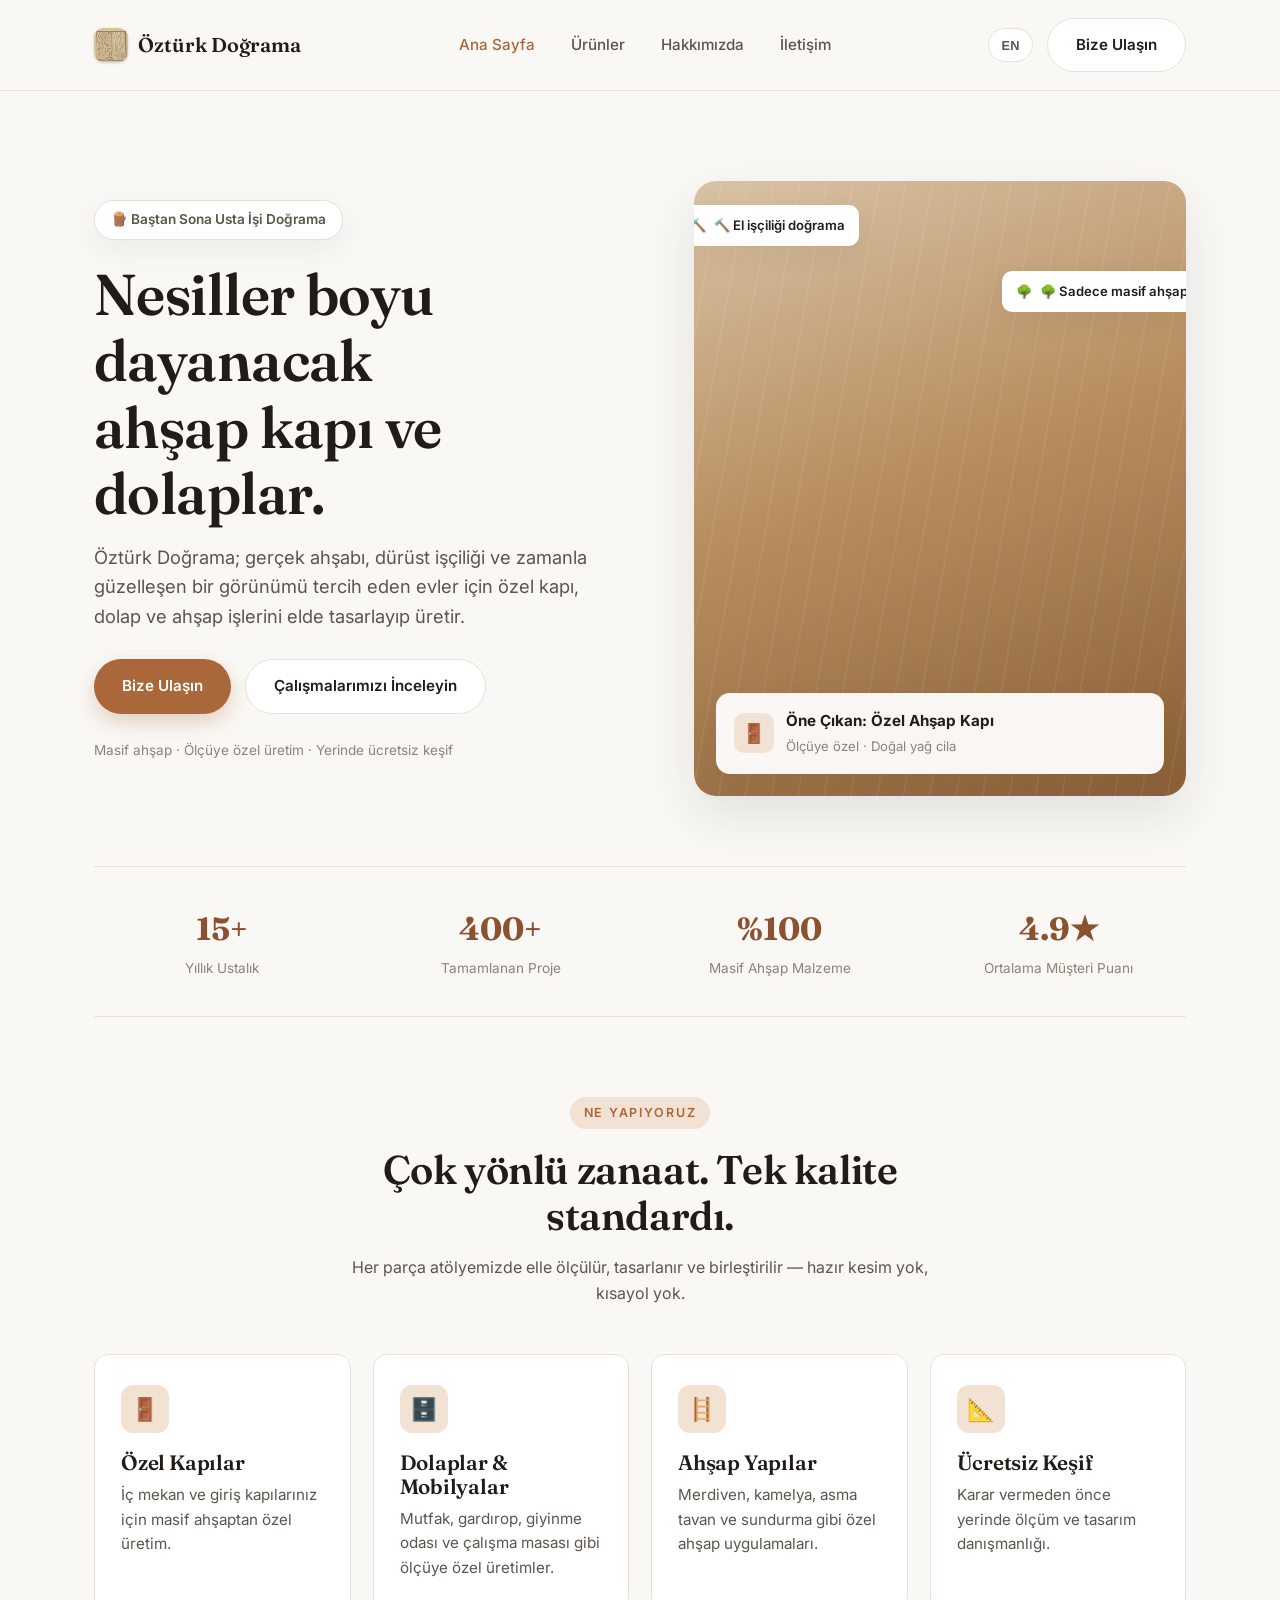
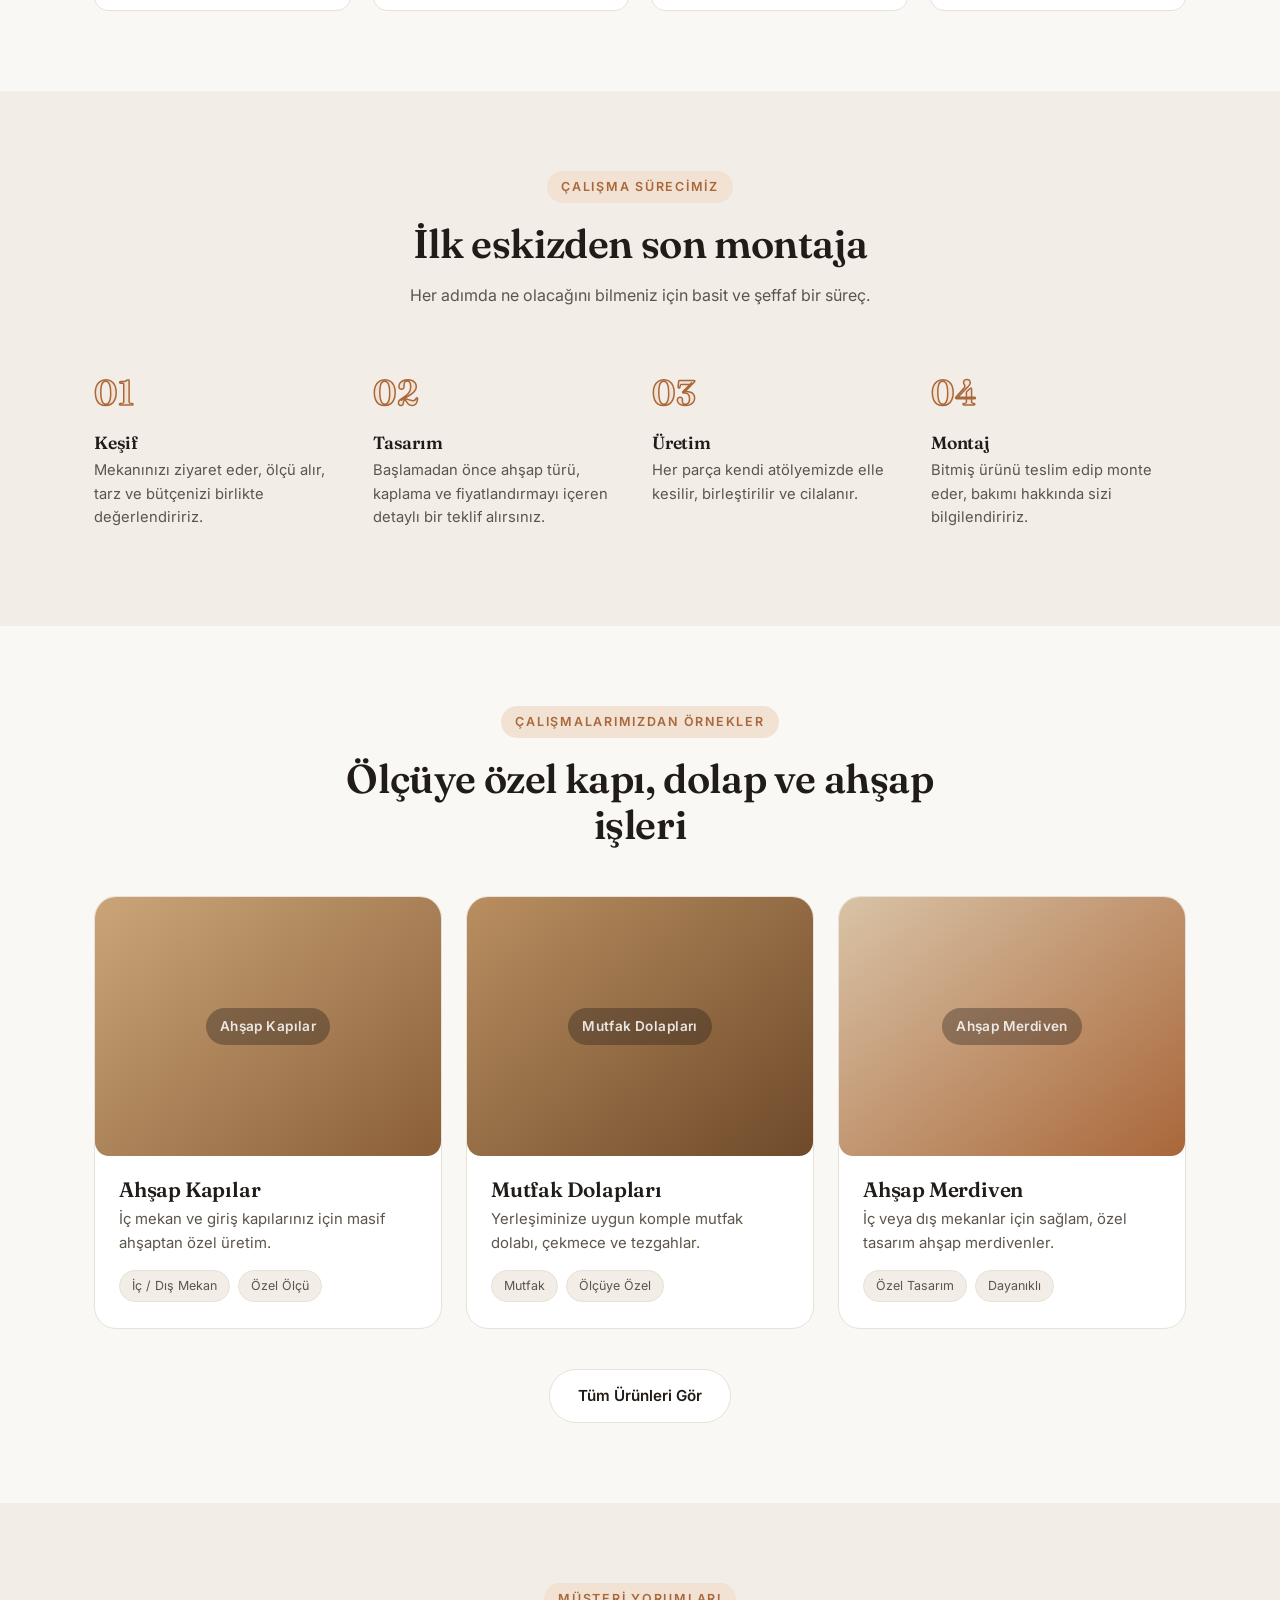
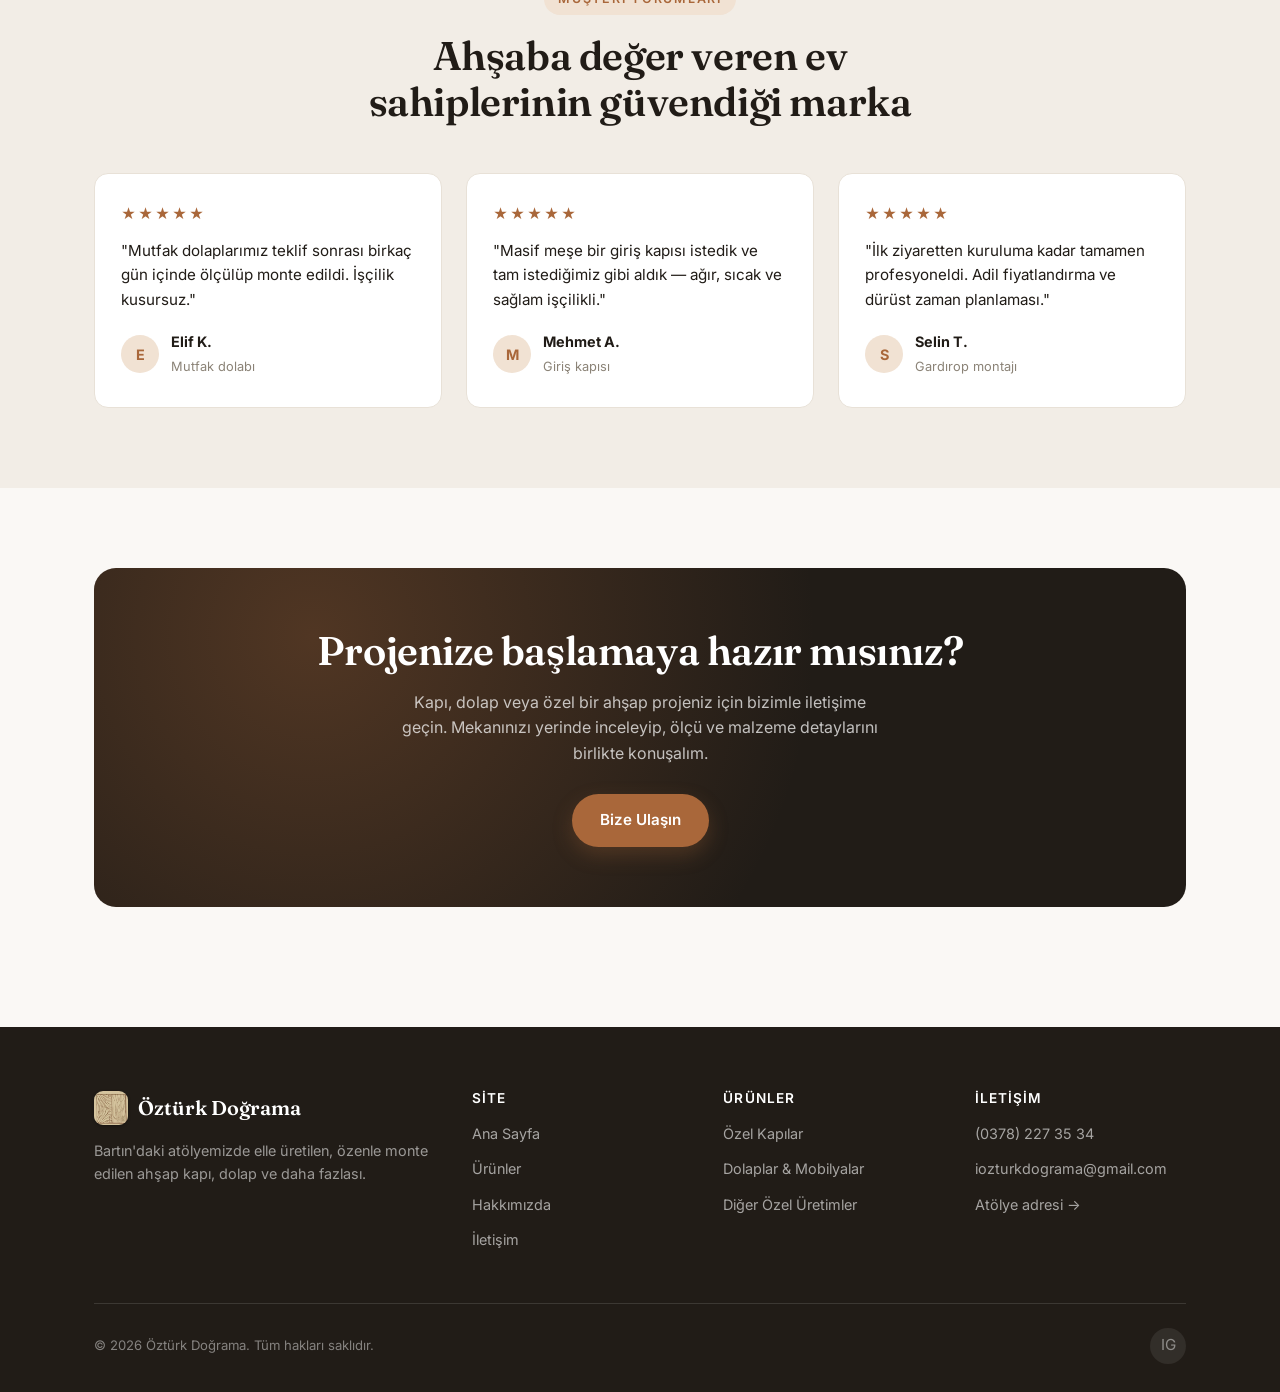
==== commit 3f049ed5: "Update logo and contact section" ====
--- a/index.html
+++ b/index.html
@@ -3,18 +3,20 @@
 <head>
 <meta charset="UTF-8">
 <meta name="viewport" content="width=device-width, initial-scale=1.0">
-<title id="page-title">Öztürk Doğrama | El Yapımı Ahşap Kapı ve Dolaplar</title>
-<meta id="page-desc" name="description" content="Öztürk Doğrama, Bartın merkezli atölyesinde özel ahşap kapı ve dolaplar tasarlar ve üretir. Geleneksel ustalık, modern kaplamalar, nesiller boyu dayanan ürünler.">
+<title id="page-title">Öztürk Doğrama | El Yapımı Ahşap Kapı, Dolap ve Daha Fazlası</title>
+<meta id="page-desc" name="description" content="Öztürk Doğrama, Bartın merkezli atölyesinde özel ahşap kapı, dolap ve daha fazlasını tasarlar ve üretir. Geleneksel ustalık, modern kaplamalar, nesiller boyu dayanan ürünler.">
 <link rel="preconnect" href="https://fonts.googleapis.com">
 <link href="https://fonts.googleapis.com/css2?family=Fraunces:wght@500;600;700&family=Inter:wght@400;500;600;700&display=swap" rel="stylesheet">
 <link rel="stylesheet" href="style.css">
+<link rel="icon" type="image/png" href="favicon.png">
+<link rel="apple-touch-icon" href="favicon-180.png">
 </head>
 <body data-page="home">
 
 <header class="site-header">
   <nav class="nav">
     <a href="index.html" class="logo">
-      <span class="logo-mark">Ö</span>
+      <img src="logo-icon.png" alt="Öztürk Doğrama" class="logo-mark">
       Öztürk Doğrama
     </a>
     <div class="nav-links">
@@ -25,7 +27,7 @@
     </div>
     <div class="nav-actions">
       <button id="lang-toggle" class="lang-toggle" aria-label="Switch language">EN</button>
-      <a href="contact.html" class="btn btn-secondary" data-i18n="common.nav.cta">Teklif Al</a>
+      <a href="contact.html" class="btn btn-secondary" data-i18n="common.nav.cta">Bize Ulaşın</a>
       <button class="nav-toggle" aria-label="Menu">
         <span></span><span></span><span></span>
       </button>
@@ -43,7 +45,7 @@
         <h1 data-i18n-html="home.hero.h1">Nesiller boyu dayanacak ahşap&nbsp;kapı ve dolaplar.</h1>
         <p class="lead" data-i18n="home.hero.lead">Öztürk Doğrama; gerçek ahşabı, dürüst işçiliği ve zamanla güzelleşen bir görünümü tercih eden evler için özel kapı ve dolapları elde tasarlayıp üretir.</p>
         <div class="hero-ctas">
-          <a href="contact.html" class="btn btn-primary" data-i18n="home.hero.cta1">Ücretsiz Teklif Al</a>
+          <a href="contact.html" class="btn btn-primary" data-i18n="home.hero.cta1">Bize Ulaşın</a>
           <a href="products.html" class="btn btn-secondary" data-i18n="home.hero.cta2">Çalışmalarımızı İnceleyin</a>
         </div>
         <p class="hero-meta" data-i18n="home.hero.meta2">Masif ahşap · Ölçüye özel üretim · Yerinde ücretsiz keşif</p>
@@ -55,7 +57,7 @@
         <div class="tag-card">
           <div class="icon">🚪</div>
           <div>
-            <strong data-i18n="home.hero.tagTitle">Öne Çıkan: Meşe Panel Kapı</strong>
+            <strong data-i18n="home.hero.tagTitle">Öne Çıkan: Özel Ahşap Kapı</strong>
             <span data-i18n="home.hero.tagSub">Ölçüye özel · Doğal yağ cila</span>
           </div>
         </div>
@@ -67,7 +69,7 @@
   <div class="container">
     <div class="stats-strip">
       <div class="stat"><strong>15+</strong><span data-i18n="home.stats.label1">Yıllık Ustalık</span></div>
-      <div class="stat"><strong>400+</strong><span data-i18n="home.stats.label2">Üretilen Kapı ve Dolap</span></div>
+      <div class="stat"><strong>400+</strong><span data-i18n="home.stats.label2">Tamamlanan Proje</span></div>
       <div class="stat"><strong data-i18n="home.stats.value3">%100</strong><span data-i18n="home.stats.label3">Masif Ahşap Malzeme</span></div>
       <div class="stat"><strong>4.9★</strong><span data-i18n="home.stats.label4">Ortalama Müşteri Puanı</span></div>
     </div>
@@ -78,24 +80,24 @@
     <div class="container">
       <div class="section-head">
         <div class="eyebrow" data-i18n="home.features.eyebrow">Ne Yapıyoruz</div>
-        <h2 data-i18n="home.features.h2">İki zanaat. Tek kalite standardı.</h2>
+        <h2 data-i18n="home.features.h2">Çok yönlü zanaat. Tek kalite standardı.</h2>
         <p data-i18n="home.features.p">Her parça atölyemizde elle ölçülür, tasarlanır ve birleştirilir — hazır kesim yok, kısayol yok.</p>
       </div>
       <div class="grid-4">
         <div class="card">
           <div class="icon">🚪</div>
           <h3 data-i18n="home.features.card1.title">Özel Kapılar</h3>
-          <p data-i18n="home.features.card1.desc">Ölçünüze ve tarzınıza uygun iç mekan, giriş ve panel kapılar.</p>
+          <p data-i18n="home.features.card1.desc">İç mekan ve giriş kapılarınız için masif ahşaptan özel üretim.</p>
         </div>
         <div class="card">
           <div class="icon">🗄️</div>
-          <h3 data-i18n="home.features.card2.title">Ölçüye Özel Dolaplar</h3>
-          <p data-i18n="home.features.card2.desc">Mekanınıza özel tasarlanan mutfak, gardırop ve depolama dolapları.</p>
-        </div>
-        <div class="card">
-          <div class="icon">🛠️</div>
-          <h3 data-i18n="home.features.card3.title">Restorasyon</h3>
-          <p data-i18n="home.features.card3.desc">Mevcut ahşap kapı ve dolaplarınızı yenisi gibi onarıp yeniliyoruz.</p>
+          <h3 data-i18n="home.features.card2.title">Dolaplar & Mobilyalar</h3>
+          <p data-i18n="home.features.card2.desc">Mutfak, gardırop, giyinme odası ve çalışma masası gibi ölçüye özel üretimler.</p>
+        </div>
+        <div class="card">
+          <div class="icon">🪜</div>
+          <h3 data-i18n="home.features.card3.title">Ahşap Yapılar</h3>
+          <p data-i18n="home.features.card3.desc">Merdiven, kamelya, asma tavan ve sundurma gibi özel ahşap uygulamaları.</p>
         </div>
         <div class="card">
           <div class="icon">📐</div>
@@ -144,31 +146,31 @@
     <div class="container">
       <div class="section-head">
         <div class="eyebrow" data-i18n="home.productsSection.eyebrow">Çalışmalarımızdan Örnekler</div>
-        <h2 data-i18n="home.productsSection.h2">Ölçüye özel kapı ve dolaplar</h2>
+        <h2 data-i18n="home.productsSection.h2">Ölçüye özel kapı, dolap ve ahşap işleri</h2>
       </div>
       <div class="grid-3">
         <div class="product-card">
-          <div class="ph-image ph-1"><span data-i18n="home.productsSection.card1.title">Panel Kapılar</span></div>
+          <div class="ph-image ph-1"><span data-i18n="home.productsSection.card1.title">Ahşap Kapılar</span></div>
           <div class="body">
-            <h3 data-i18n="home.productsSection.card1.title">Panel Kapılar</h3>
-            <p data-i18n="home.productsSection.card1.desc">Meşe, ceviz veya çamdan klasik kabartmalı ya da düz panel kapılar.</p>
-            <div class="tag-list"><span data-i18n="home.productsSection.card1.tag1">İç Mekan</span><span data-i18n="home.productsSection.card1.tag2">Özel Ölçü</span></div>
+            <h3 data-i18n="home.productsSection.card1.title">Ahşap Kapılar</h3>
+            <p data-i18n="home.productsSection.card1.desc">İç mekan ve giriş kapılarınız için masif ahşaptan özel üretim.</p>
+            <div class="tag-list"><span data-i18n="home.productsSection.card1.tag1">İç / Dış Mekan</span><span data-i18n="home.productsSection.card1.tag2">Özel Ölçü</span></div>
           </div>
         </div>
         <div class="product-card">
-          <div class="ph-image ph-2"><span data-i18n="home.productsSection.card2.title">Giriş Kapıları</span></div>
+          <div class="ph-image ph-2"><span data-i18n="home.productsSection.card2.title">Mutfak Dolapları</span></div>
           <div class="body">
-            <h3 data-i18n="home.productsSection.card2.title">Giriş Kapıları</h3>
-            <p data-i18n="home.productsSection.card2.desc">Hava koşullarına dayanıklı, dikkat çekici bir görünüme sahip masif giriş kapıları.</p>
-            <div class="tag-list"><span data-i18n="home.productsSection.card2.tag1">Dış Mekan</span><span data-i18n="home.productsSection.card2.tag2">Hava Koşullarına Dayanıklı</span></div>
+            <h3 data-i18n="home.productsSection.card2.title">Mutfak Dolapları</h3>
+            <p data-i18n="home.productsSection.card2.desc">Yerleşiminize uygun komple mutfak dolabı, çekmece ve tezgahlar.</p>
+            <div class="tag-list"><span data-i18n="home.productsSection.card2.tag1">Mutfak</span><span data-i18n="home.productsSection.card2.tag2">Ölçüye Özel</span></div>
           </div>
         </div>
         <div class="product-card">
-          <div class="ph-image ph-3"><span data-i18n="home.productsSection.card3.title">Ölçüye Özel Dolaplar</span></div>
+          <div class="ph-image ph-3"><span data-i18n="home.productsSection.card3.title">Ahşap Merdiven</span></div>
           <div class="body">
-            <h3 data-i18n="home.productsSection.card3.title">Ölçüye Özel Dolaplar</h3>
-            <p data-i18n="home.productsSection.card3.desc">Odanıza tam uyum sağlayan gardırop ve depolama üniteleri.</p>
-            <div class="tag-list"><span data-i18n="home.productsSection.card3.tag1">Yatak Odası</span><span data-i18n="home.productsSection.card3.tag2">Depolama</span></div>
+            <h3 data-i18n="home.productsSection.card3.title">Ahşap Merdiven</h3>
+            <p data-i18n="home.productsSection.card3.desc">İç veya dış mekanlar için sağlam, özel tasarım ahşap merdivenler.</p>
+            <div class="tag-list"><span data-i18n="home.productsSection.card3.tag1">Özel Tasarım</span><span data-i18n="home.productsSection.card3.tag2">Dayanıklı</span></div>
           </div>
         </div>
       </div>
@@ -219,9 +221,9 @@
     <div class="container">
       <div class="cta-banner">
         <h2 data-i18n="home.cta.h2">Projenize başlamaya hazır mısınız?</h2>
-        <p data-i18n="home.cta.p">Kapı veya dolaplarınız için ücretsiz, taahhüt gerektirmeyen bir teklif alın. Gelir, ölçüm yapar ve mekanınıza özel tasarlarız.</p>
+        <p data-i18n="home.cta.p">Kapı, dolap veya özel bir ahşap projeniz için bizimle iletişime geçin. Mekanınızı yerinde inceleyip, ölçü ve malzeme detaylarını birlikte konuşalım.</p>
         <div class="hero-ctas">
-          <a href="contact.html" class="btn btn-primary" data-i18n="home.cta.button">Ücretsiz Teklif İsteyin</a>
+          <a href="contact.html" class="btn btn-primary" data-i18n="home.cta.button">Bize Ulaşın</a>
         </div>
       </div>
     </div>
@@ -233,8 +235,8 @@
   <div class="container">
     <div class="footer-grid">
       <div>
-        <a href="index.html" class="logo"><span class="logo-mark">Ö</span> Öztürk Doğrama</a>
-        <p data-i18n="common.footer.tagline">Bartın'daki atölyemizde elle üretilen, özenle monte edilen ahşap kapı ve dolaplar.</p>
+        <a href="index.html" class="logo"><img src="logo-icon.png" alt="Öztürk Doğrama" class="logo-mark"> Öztürk Doğrama</a>
+        <p data-i18n="common.footer.tagline">Bartın'daki atölyemizde elle üretilen, özenle monte edilen ahşap kapı, dolap ve daha fazlası.</p>
       </div>
       <div class="footer-col">
         <h4 data-i18n="common.footer.siteHeading">Site</h4>
@@ -246,22 +248,20 @@
       <div class="footer-col">
         <h4 data-i18n="common.footer.productsHeading">Ürünler</h4>
         <a href="products.html" data-i18n="common.footer.doors">Özel Kapılar</a>
-        <a href="products.html" data-i18n="common.footer.cupboards">Ölçüye Özel Dolaplar</a>
-        <a href="products.html" data-i18n="common.footer.restoration">Restorasyon</a>
+        <a href="products.html" data-i18n="common.footer.cupboards">Dolaplar & Mobilyalar</a>
+        <a href="products.html" data-i18n="common.footer.restoration">Diğer Özel Üretimler</a>
       </div>
       <div class="footer-col">
         <h4 data-i18n="common.footer.contactHeading">İletişim</h4>
-        <a href="tel:+900000000000">+90 000 000 00 00</a>
-        <a href="mailto:info@ozturkdograma.com">info@ozturkdograma.com</a>
+        <a href="tel:+903782273534">(0378) 227 35 34</a>
+        <a href="mailto:iozturkdograma@gmail.com">iozturkdograma@gmail.com</a>
         <a href="contact.html" data-i18n="common.footer.addressLink">Atölye adresi →</a>
       </div>
     </div>
     <div class="footer-bottom">
       <span data-i18n="common.footer.rights">© 2026 Öztürk Doğrama. Tüm hakları saklıdır.</span>
       <div class="social-row">
-        <a href="#" aria-label="Instagram">IG</a>
-        <a href="#" aria-label="Facebook">FB</a>
-        <a href="#" aria-label="WhatsApp">WA</a>
+        <a href="https://instagram.com/iozturkdograma" target="_blank" rel="noopener" aria-label="Instagram">IG</a>
       </div>
     </div>
   </div>
--- a/style.css
+++ b/style.css
@@ -146,14 +146,13 @@
   width: 34px;
   height: 34px;
   border-radius: 9px;
-  background: var(--accent);
-  color: #fff;
-  display: flex;
-  align-items: center;
-  justify-content: center;
-  font-size: 1.1rem;
-  font-weight: 700;
-  font-family: 'Fraunces', Georgia, serif;
+  object-fit: cover;
+  flex-shrink: 0;
+  box-shadow: 0 1px 3px rgba(33, 28, 23, 0.18);
+}
+
+.footer-grid .logo .logo-mark {
+  box-shadow: 0 1px 3px rgba(0, 0, 0, 0.35);
 }
 
 .nav-links {
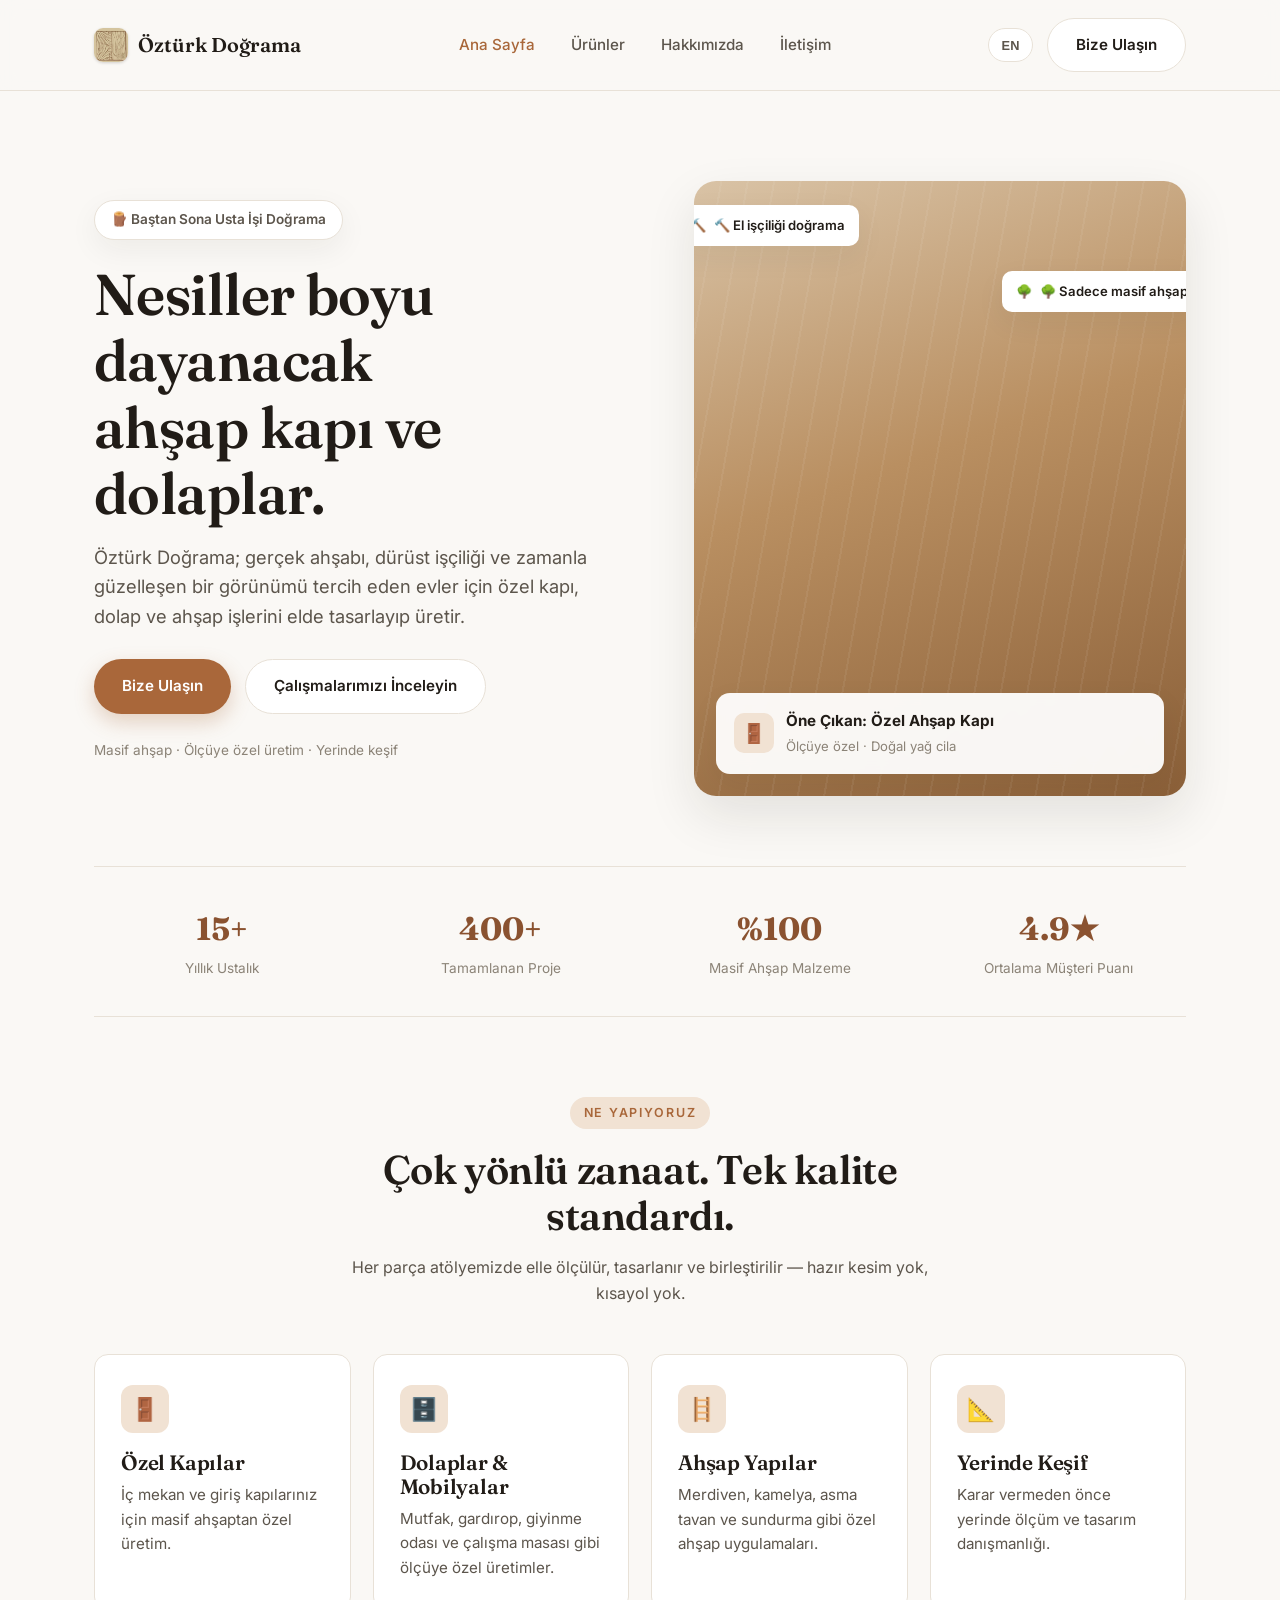
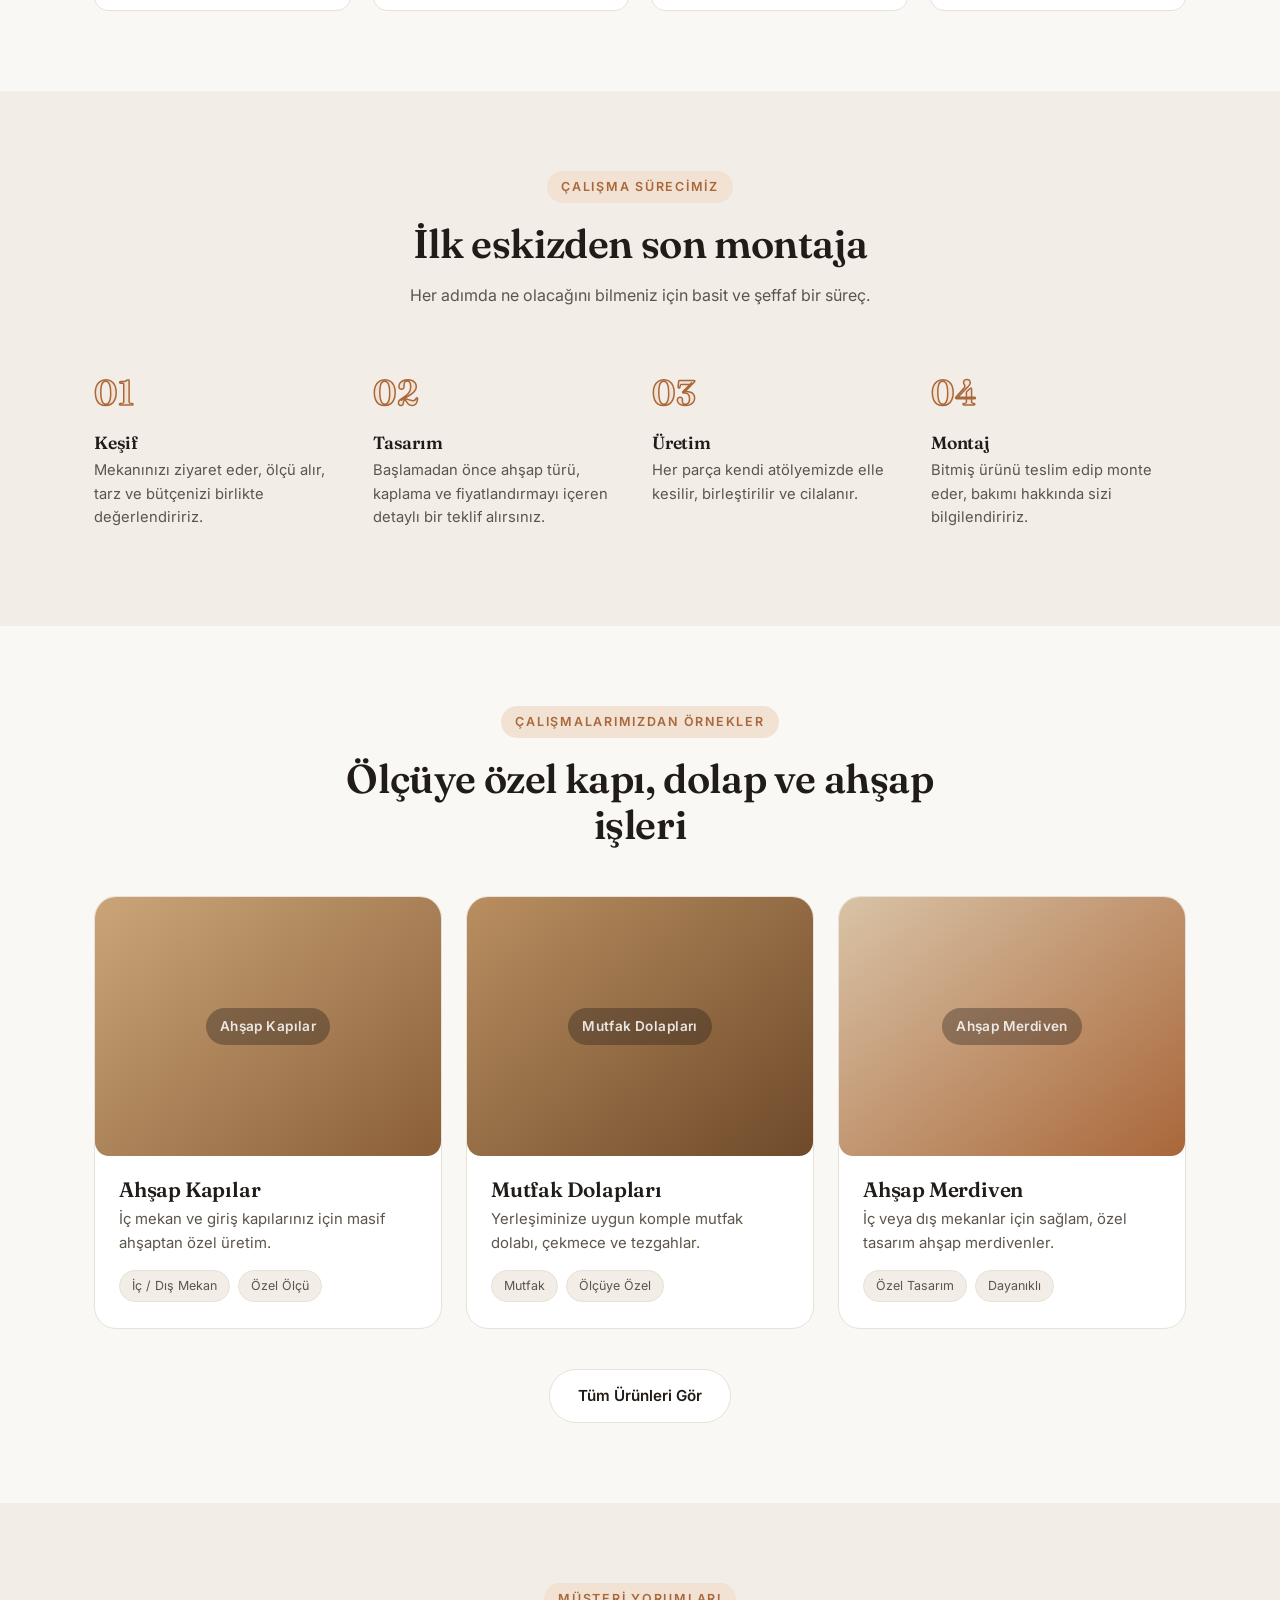
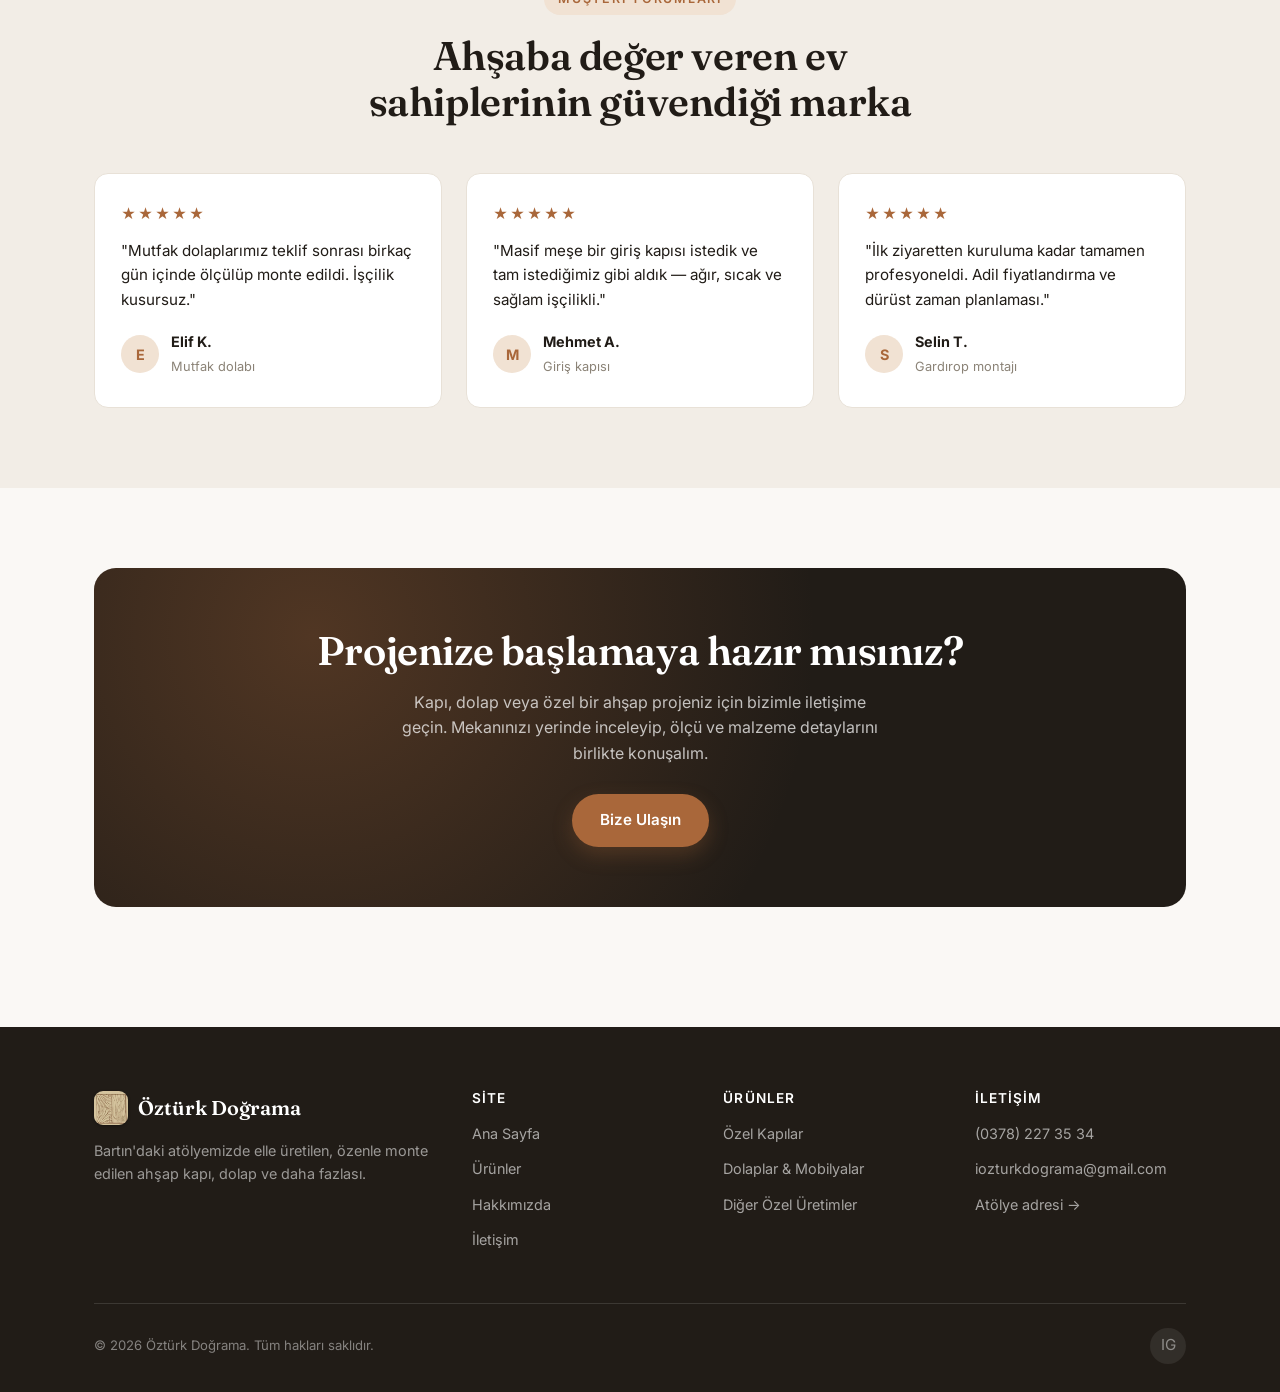
==== commit 6cd6b64b: "remove form from contact" ====
--- a/index.html
+++ b/index.html
@@ -48,7 +48,7 @@
           <a href="contact.html" class="btn btn-primary" data-i18n="home.hero.cta1">Bize Ulaşın</a>
           <a href="products.html" class="btn btn-secondary" data-i18n="home.hero.cta2">Çalışmalarımızı İnceleyin</a>
         </div>
-        <p class="hero-meta" data-i18n="home.hero.meta2">Masif ahşap · Ölçüye özel üretim · Yerinde ücretsiz keşif</p>
+        <p class="hero-meta" data-i18n="home.hero.meta2">Masif ahşap · Ölçüye özel üretim · Yerinde keşif</p>
       </div>
       <div class="hero-visual">
         <div class="wood-lines"></div>
@@ -101,7 +101,7 @@
         </div>
         <div class="card">
           <div class="icon">📐</div>
-          <h3 data-i18n="home.features.card4.title">Ücretsiz Keşif</h3>
+          <h3 data-i18n="home.features.card4.title">Yerinde Keşif</h3>
           <p data-i18n="home.features.card4.desc">Karar vermeden önce yerinde ölçüm ve tasarım danışmanlığı.</p>
         </div>
       </div>
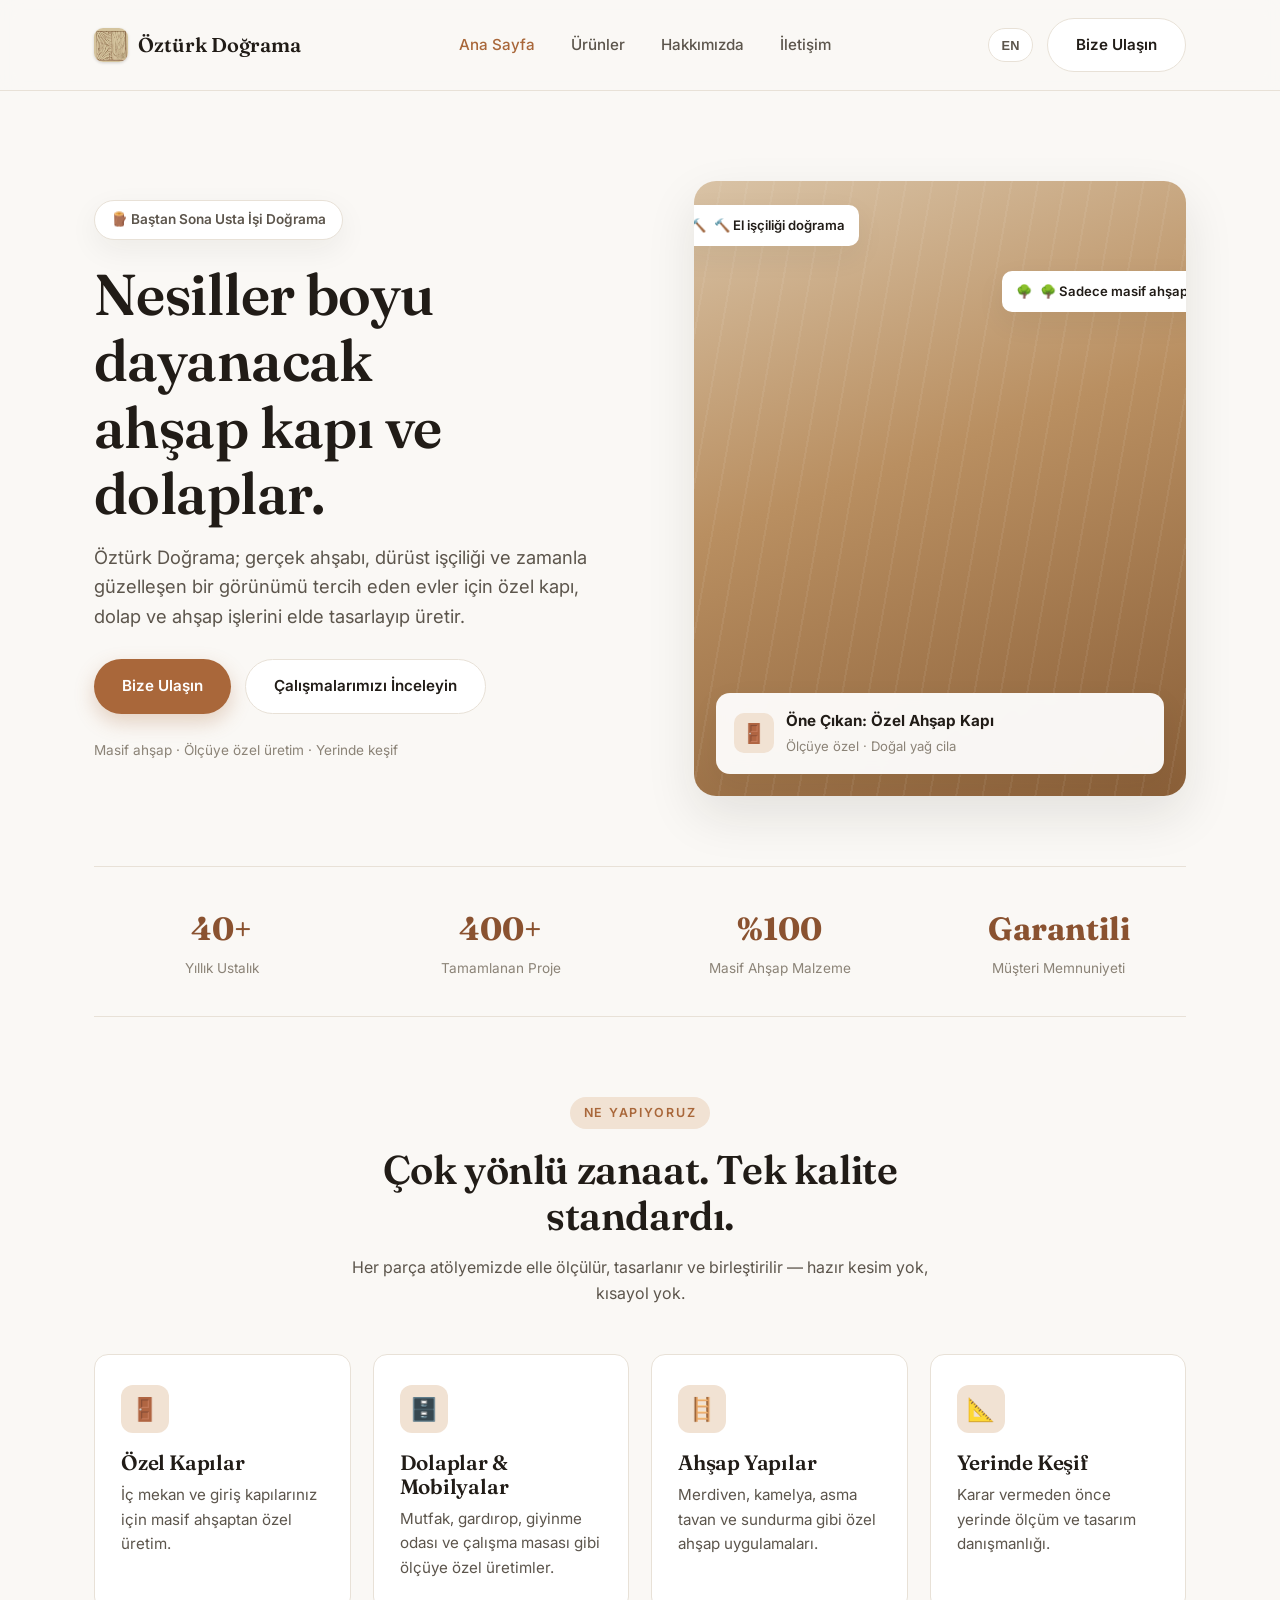
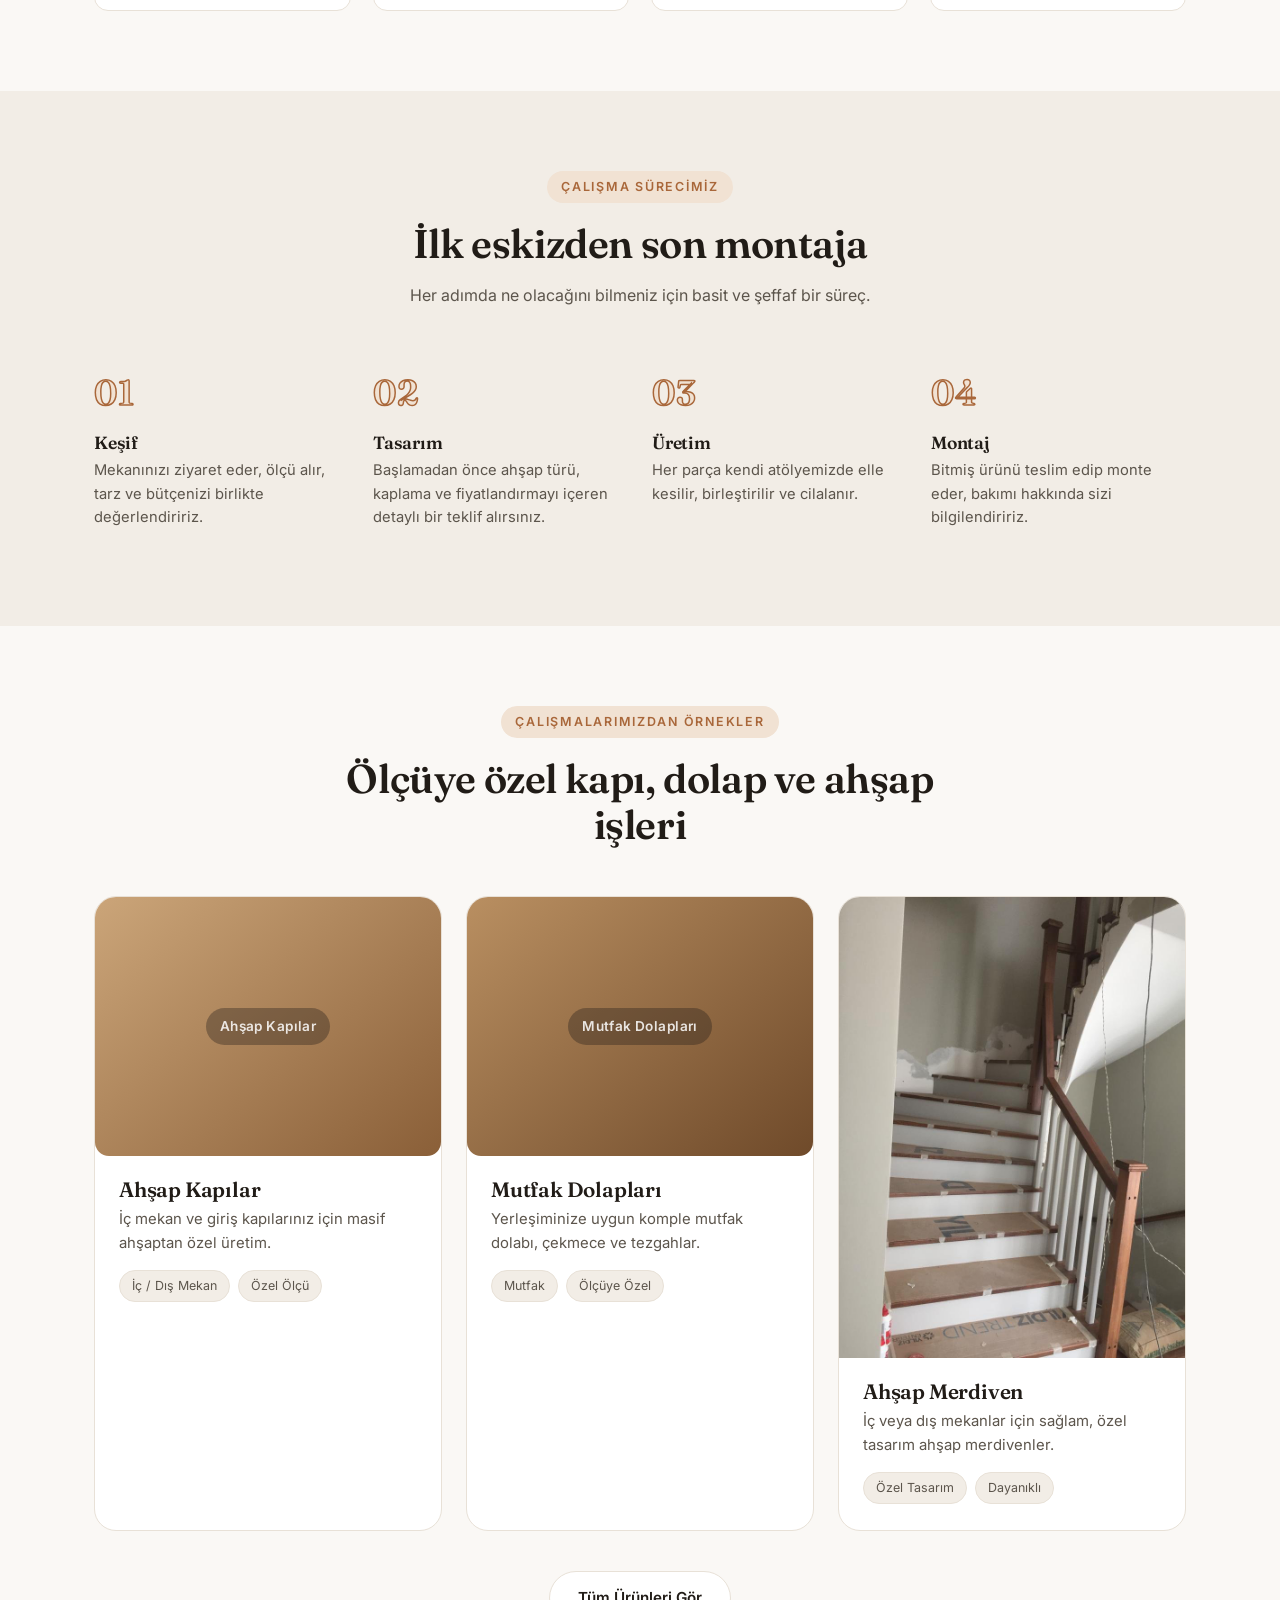
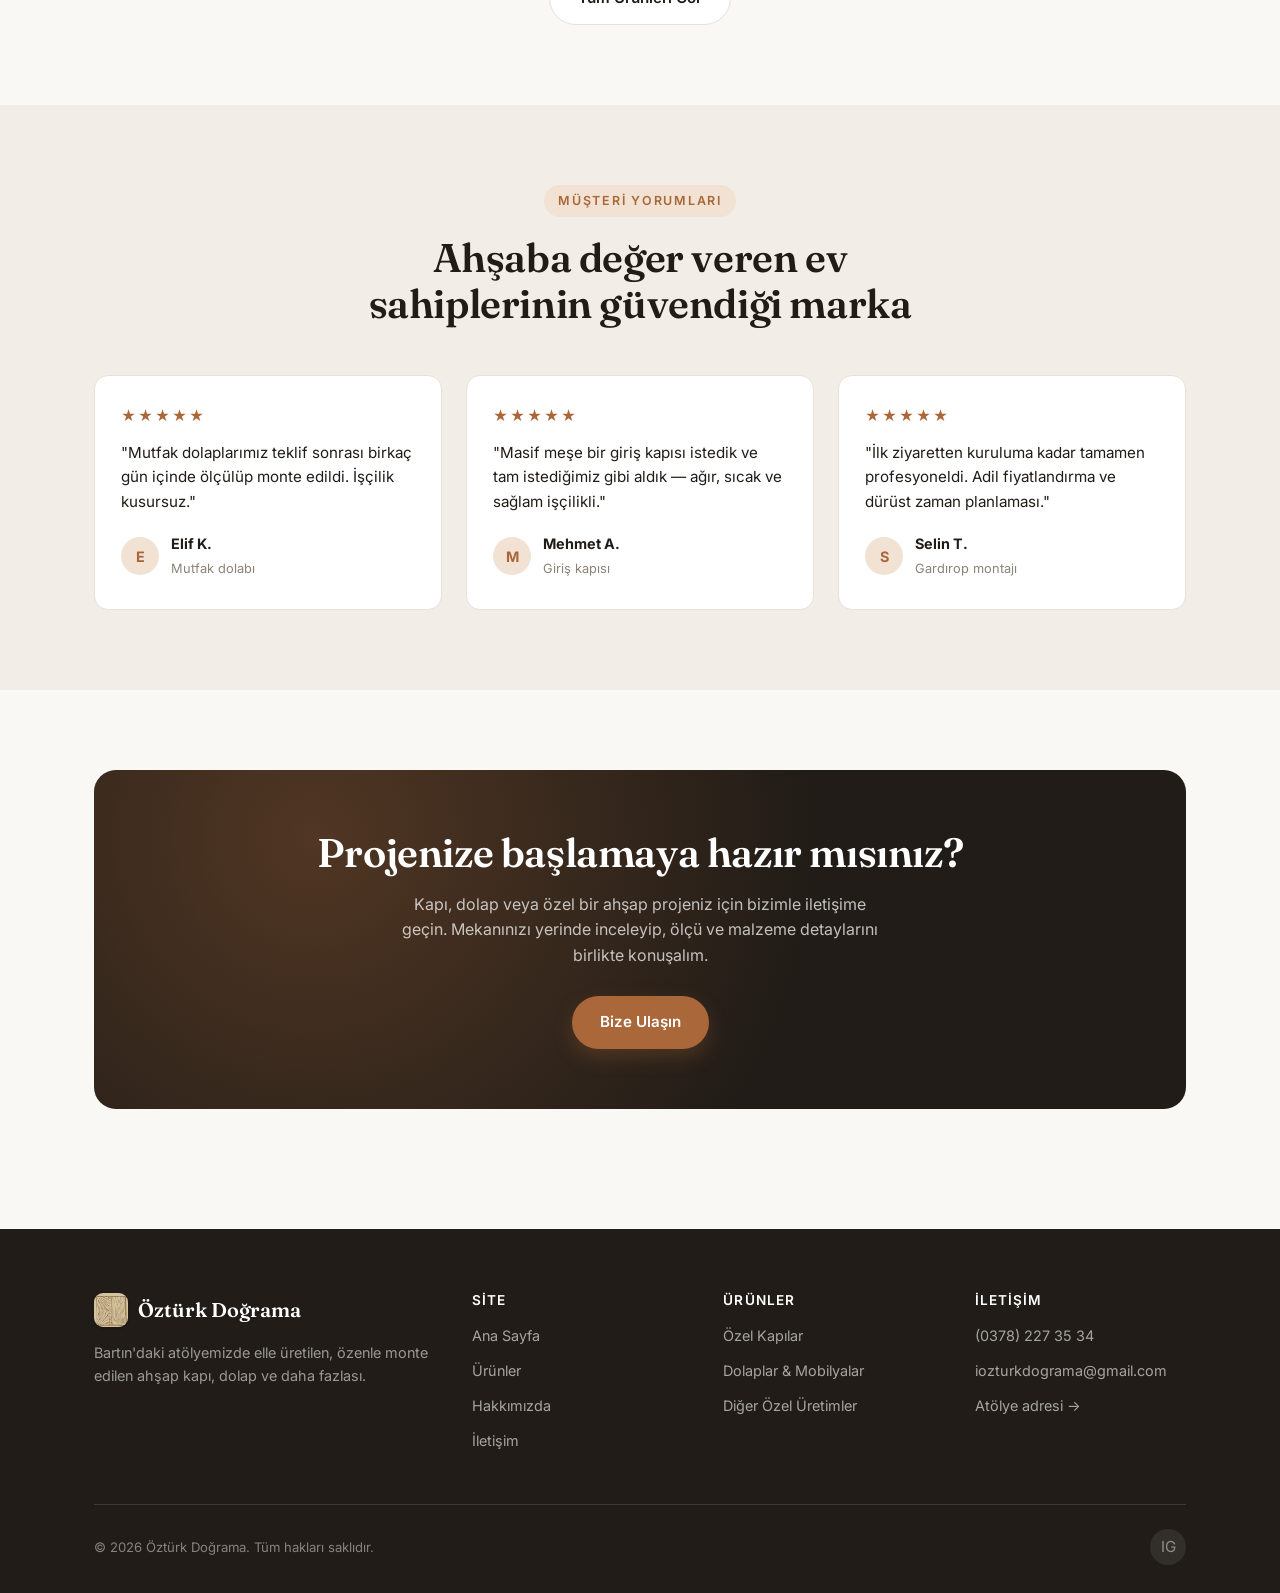
==== commit 40a45f50: "product photos and new product categories are added" ====
--- a/index.html
+++ b/index.html
@@ -68,10 +68,10 @@
   <!-- STATS STRIP -->
   <div class="container">
     <div class="stats-strip">
-      <div class="stat"><strong>15+</strong><span data-i18n="home.stats.label1">Yıllık Ustalık</span></div>
+      <div class="stat"><strong>40+</strong><span data-i18n="home.stats.label1">Yıllık Ustalık</span></div>
       <div class="stat"><strong>400+</strong><span data-i18n="home.stats.label2">Tamamlanan Proje</span></div>
       <div class="stat"><strong data-i18n="home.stats.value3">%100</strong><span data-i18n="home.stats.label3">Masif Ahşap Malzeme</span></div>
-      <div class="stat"><strong>4.9★</strong><span data-i18n="home.stats.label4">Ortalama Müşteri Puanı</span></div>
+      <div class="stat"><strong data-i18n="home.stats.value4">Garantili</strong><span data-i18n="home.stats.label4">Müşteri Memnuniyeti</span></div>
     </div>
   </div>
 
@@ -166,7 +166,7 @@
           </div>
         </div>
         <div class="product-card">
-          <div class="ph-image ph-3"><span data-i18n="home.productsSection.card3.title">Ahşap Merdiven</span></div>
+          <img src="products/staircase.jpg" alt="Ahşap Merdiven" class="product-photo-portrait">
           <div class="body">
             <h3 data-i18n="home.productsSection.card3.title">Ahşap Merdiven</h3>
             <p data-i18n="home.productsSection.card3.desc">İç veya dış mekanlar için sağlam, özel tasarım ahşap merdivenler.</p>
--- a/style.css
+++ b/style.css
@@ -436,6 +436,48 @@
   background: rgba(33,28,23,0.35);
   padding: 8px 14px;
   border-radius: 100px;
+}
+
+.product-photo {
+  width: 100%;
+  aspect-ratio: 4/3;
+  object-fit: cover;
+  display: block;
+}
+
+.product-photo-portrait {
+  width: 100%;
+  aspect-ratio: 3/4;
+  object-fit: cover;
+  display: block;
+}
+
+/* Small photo gallery strip (e.g. door examples) */
+.gallery-grid {
+  display: grid;
+  grid-template-columns: repeat(4, 1fr);
+  gap: 16px;
+  margin-top: 28px;
+}
+
+.gallery-photo {
+  width: 100%;
+  aspect-ratio: 3/4;
+  object-fit: cover;
+  border-radius: var(--radius-md);
+  box-shadow: var(--shadow);
+  display: block;
+  transition: transform 0.2s ease;
+}
+
+.gallery-photo:hover { transform: translateY(-3px); }
+
+@media (max-width: 900px) {
+  .gallery-grid { grid-template-columns: repeat(2, 1fr); }
+}
+
+@media (max-width: 720px) {
+  .gallery-grid { grid-template-columns: repeat(2, 1fr); gap: 12px; }
 }
 
 .ph-1 { background: linear-gradient(140deg, #cba579, #8a5f38); }
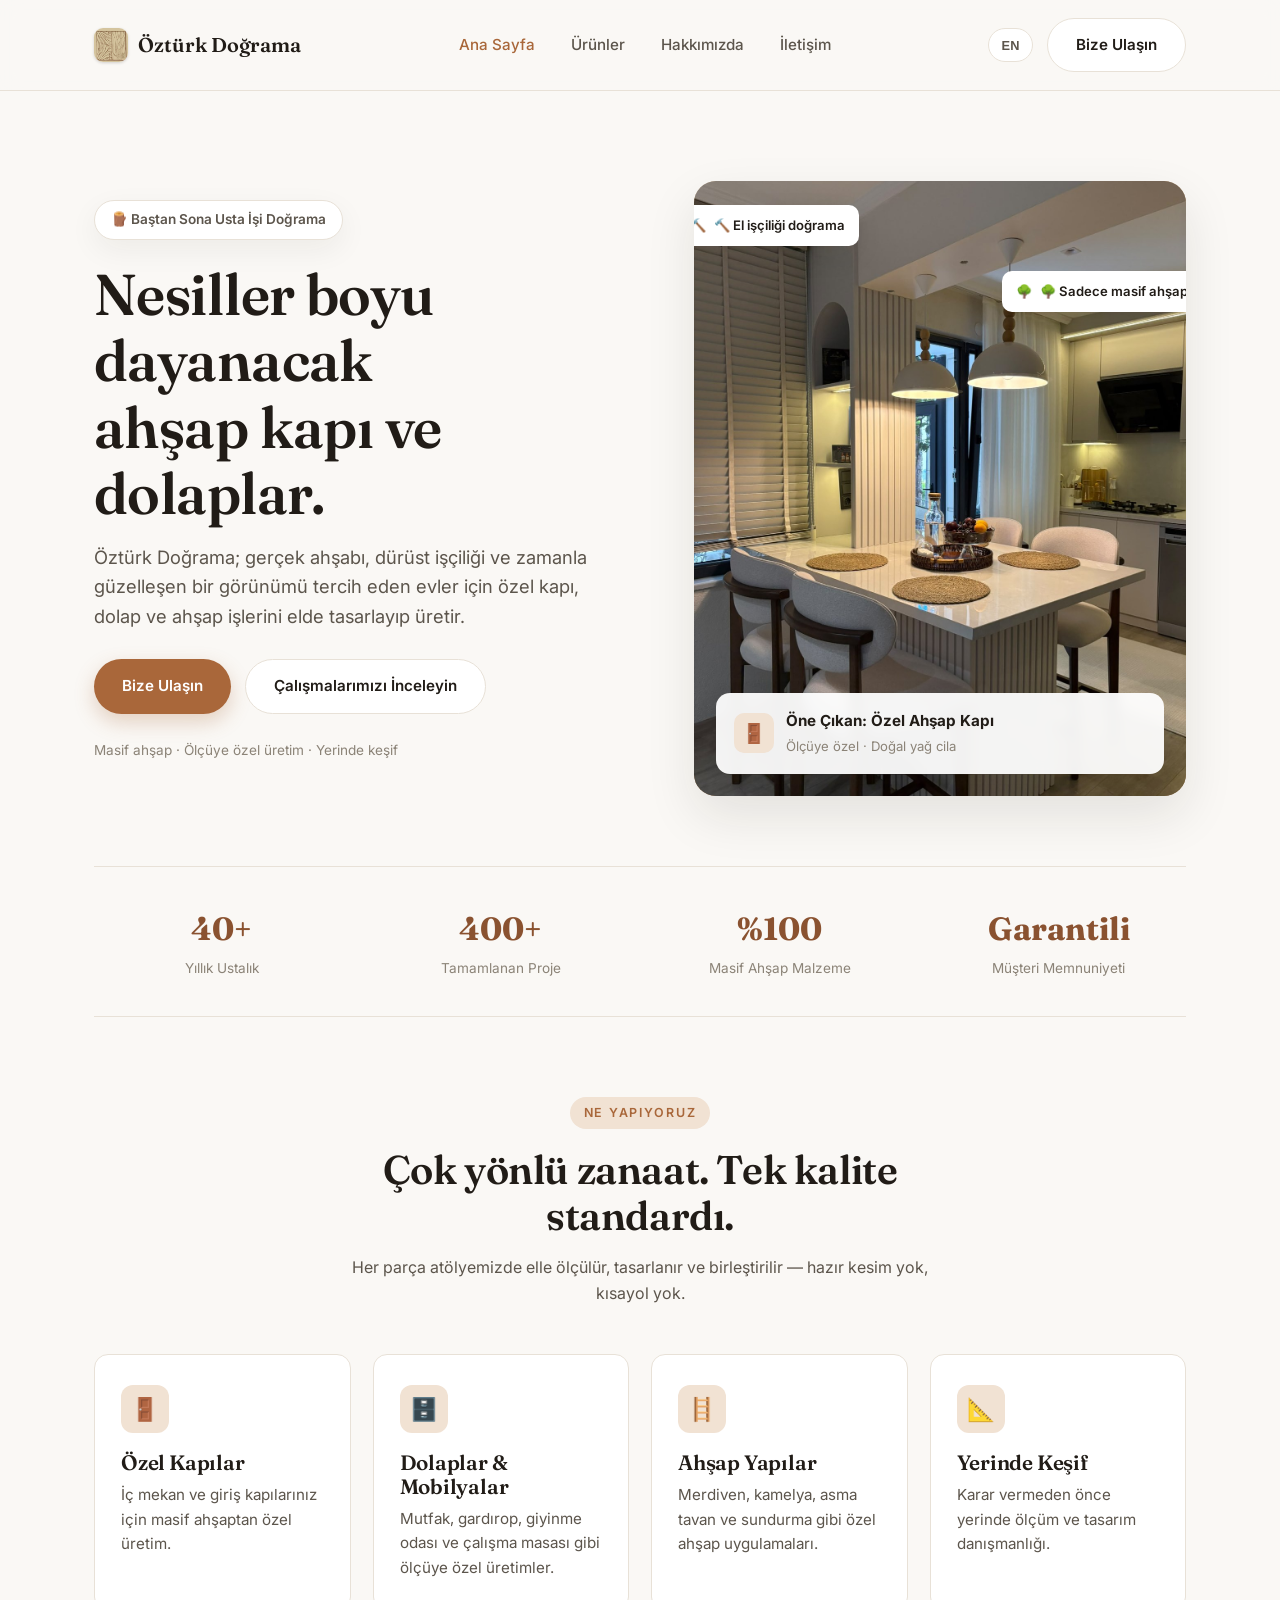
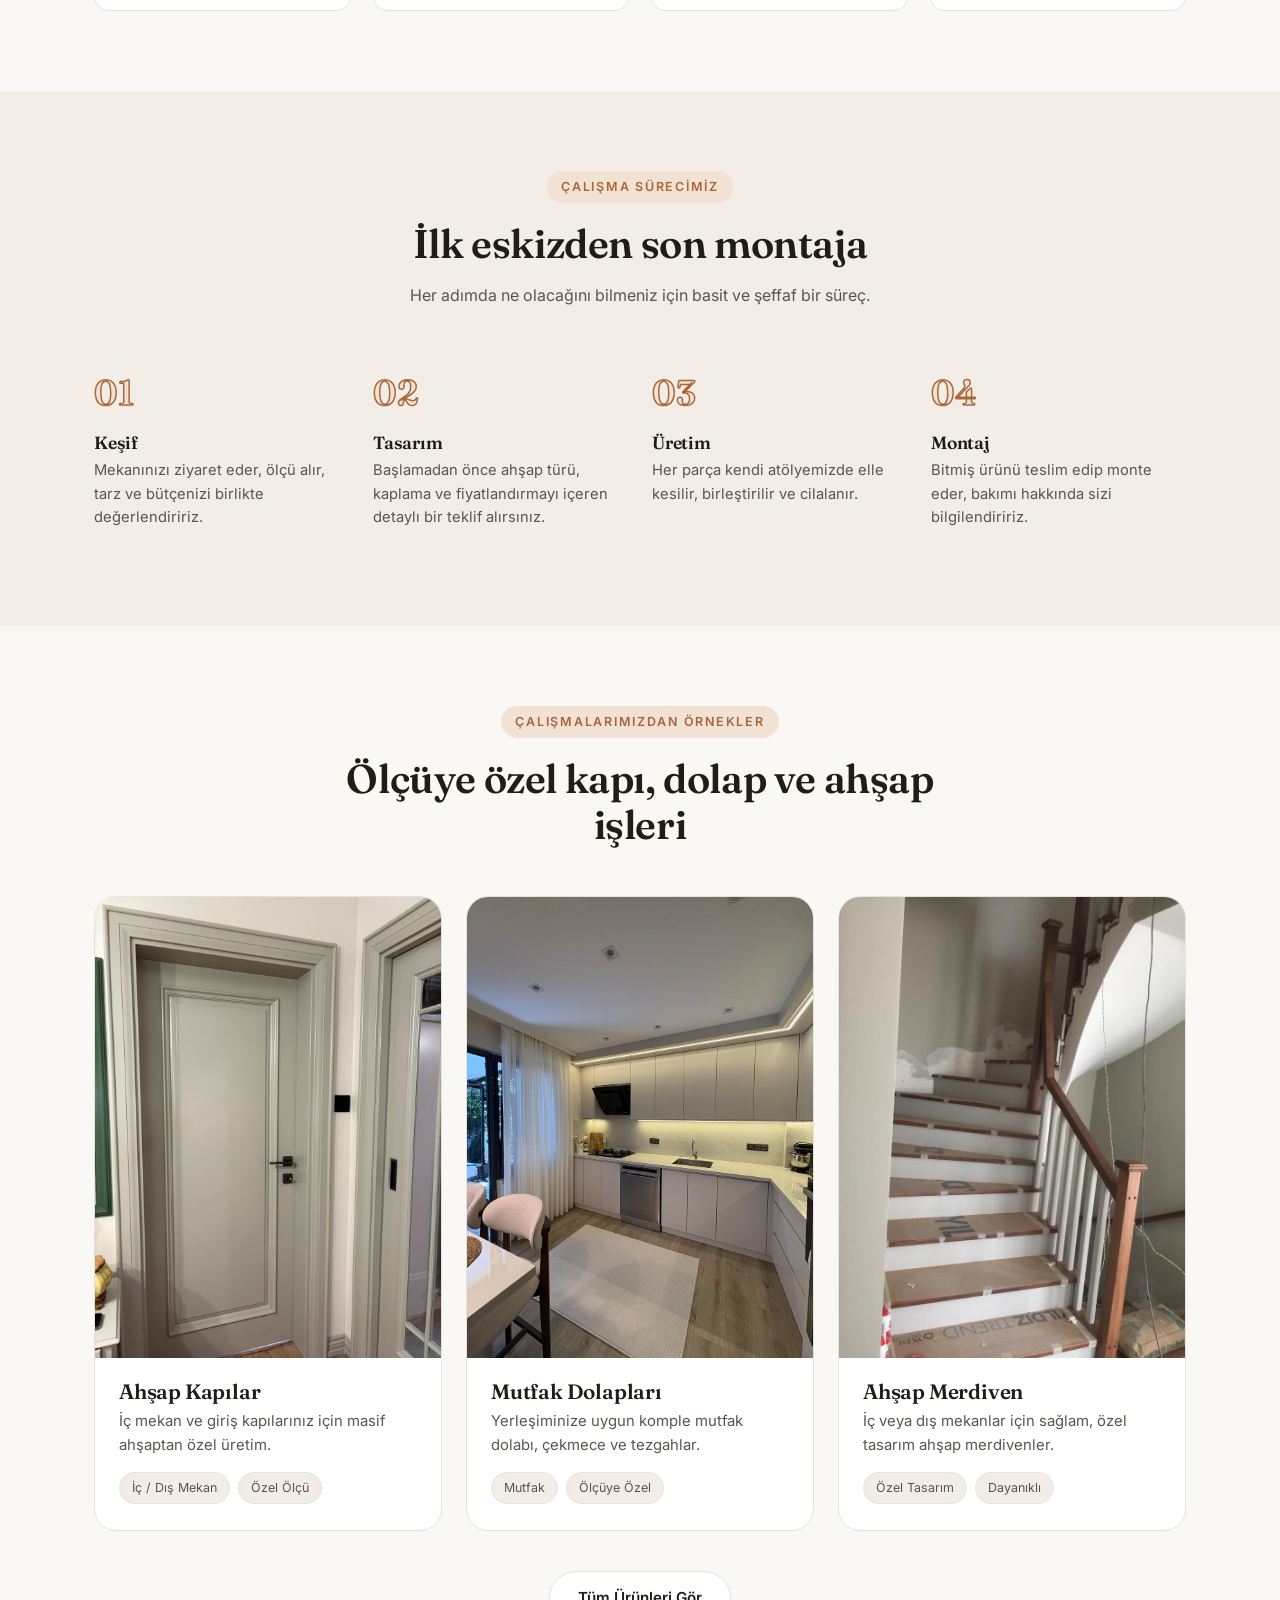
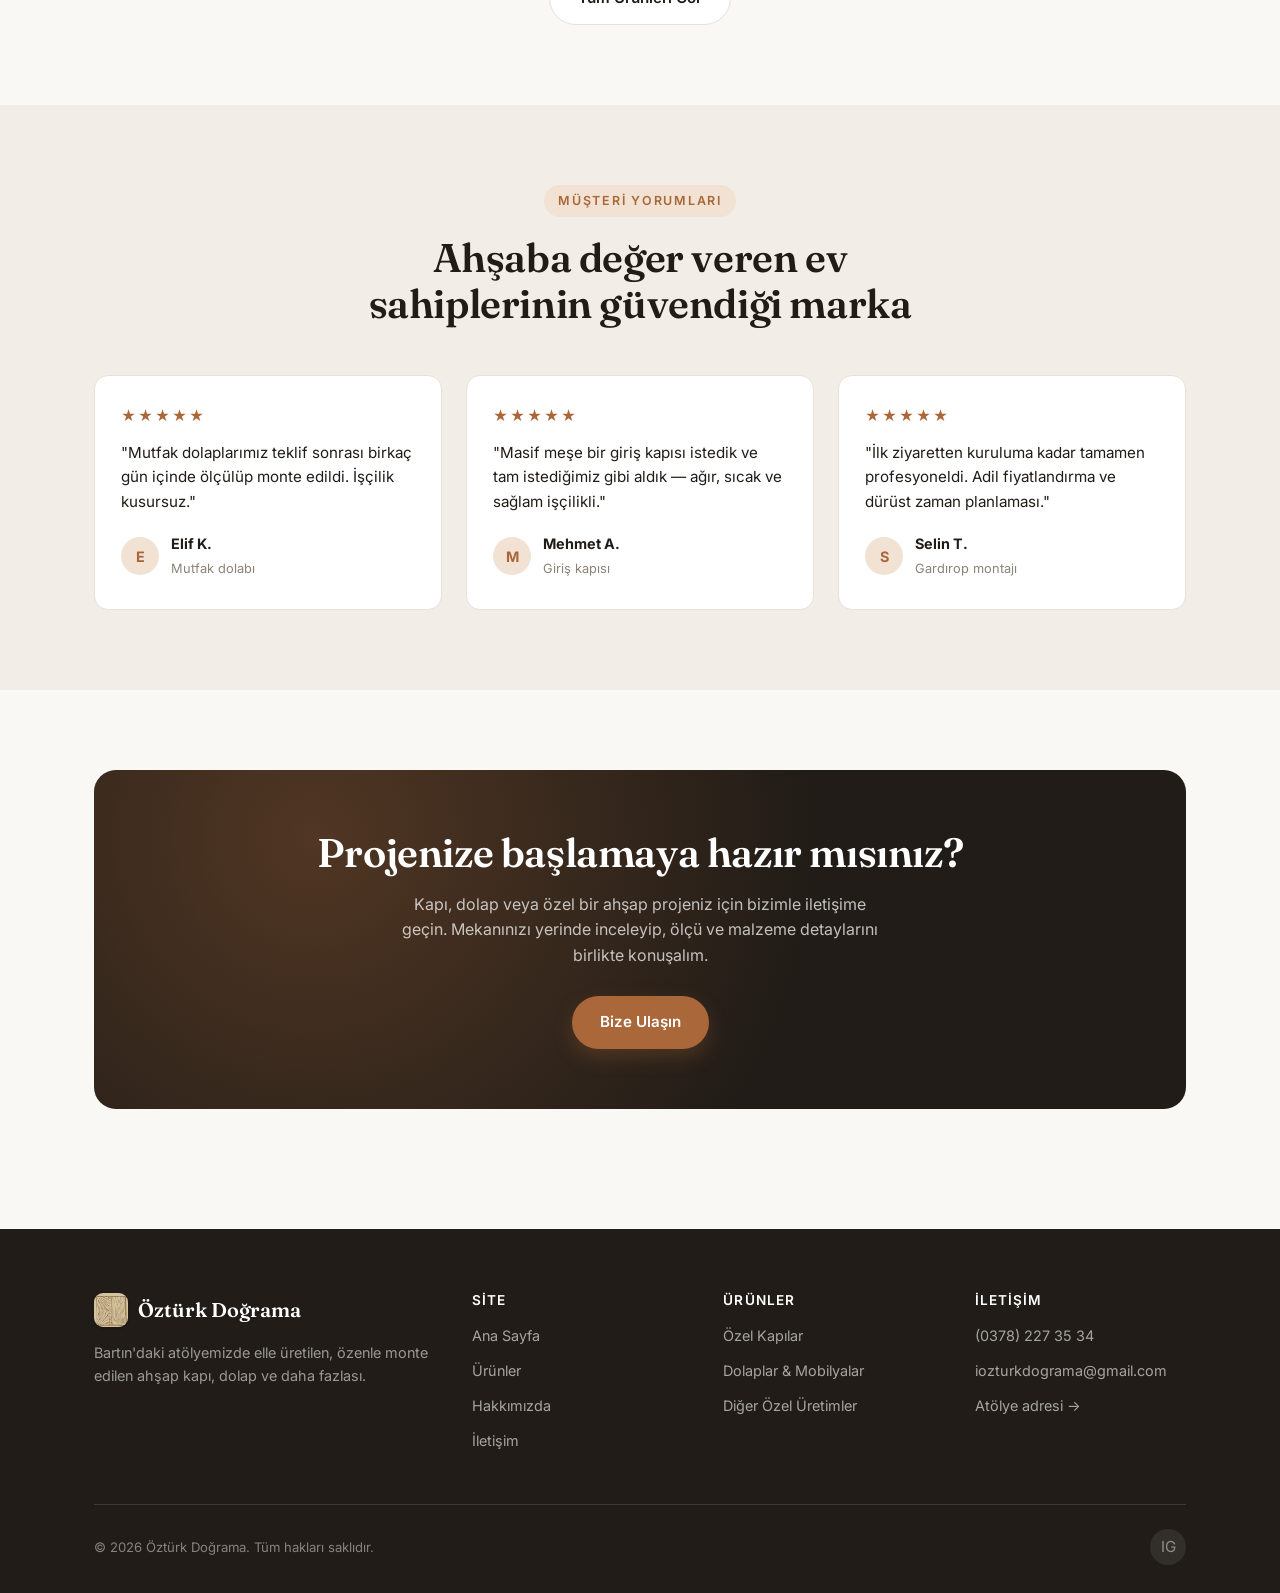
==== commit 89e8de4b: "product photos updated" ====
--- a/index.html
+++ b/index.html
@@ -51,7 +51,7 @@
         <p class="hero-meta" data-i18n="home.hero.meta2">Masif ahşap · Ölçüye özel üretim · Yerinde keşif</p>
       </div>
       <div class="hero-visual">
-        <div class="wood-lines"></div>
+        <img src="products/hero-kitchen.jpg" alt="Öztürk Doğrama - tamamlanan proje" class="hero-photo">
         <div class="float-chip chip-1">🔨 <span data-i18n="home.hero.chip1">El işçiliği doğrama</span></div>
         <div class="float-chip chip-2">🌳 <span data-i18n="home.hero.chip2">Sadece masif ahşap</span></div>
         <div class="tag-card">
@@ -150,7 +150,7 @@
       </div>
       <div class="grid-3">
         <div class="product-card">
-          <div class="ph-image ph-1"><span data-i18n="home.productsSection.card1.title">Ahşap Kapılar</span></div>
+          <img src="products/door-featured.jpg" alt="Ahşap Kapılar" class="product-photo-portrait">
           <div class="body">
             <h3 data-i18n="home.productsSection.card1.title">Ahşap Kapılar</h3>
             <p data-i18n="home.productsSection.card1.desc">İç mekan ve giriş kapılarınız için masif ahşaptan özel üretim.</p>
@@ -158,7 +158,7 @@
           </div>
         </div>
         <div class="product-card">
-          <div class="ph-image ph-2"><span data-i18n="home.productsSection.card2.title">Mutfak Dolapları</span></div>
+          <img src="products/kitchen-modern.jpg" alt="Mutfak Dolapları" class="product-photo-portrait">
           <div class="body">
             <h3 data-i18n="home.productsSection.card2.title">Mutfak Dolapları</h3>
             <p data-i18n="home.productsSection.card2.desc">Yerleşiminize uygun komple mutfak dolabı, çekmece ve tezgahlar.</p>
--- a/style.css
+++ b/style.css
@@ -279,6 +279,14 @@
   inset: 0;
   background:
     repeating-linear-gradient(100deg, rgba(255,255,255,0.06) 0px, rgba(255,255,255,0.06) 2px, transparent 2px, transparent 26px);
+}
+
+.hero-photo {
+  position: absolute;
+  inset: 0;
+  width: 100%;
+  height: 100%;
+  object-fit: cover;
 }
 
 .hero-visual .tag-card {
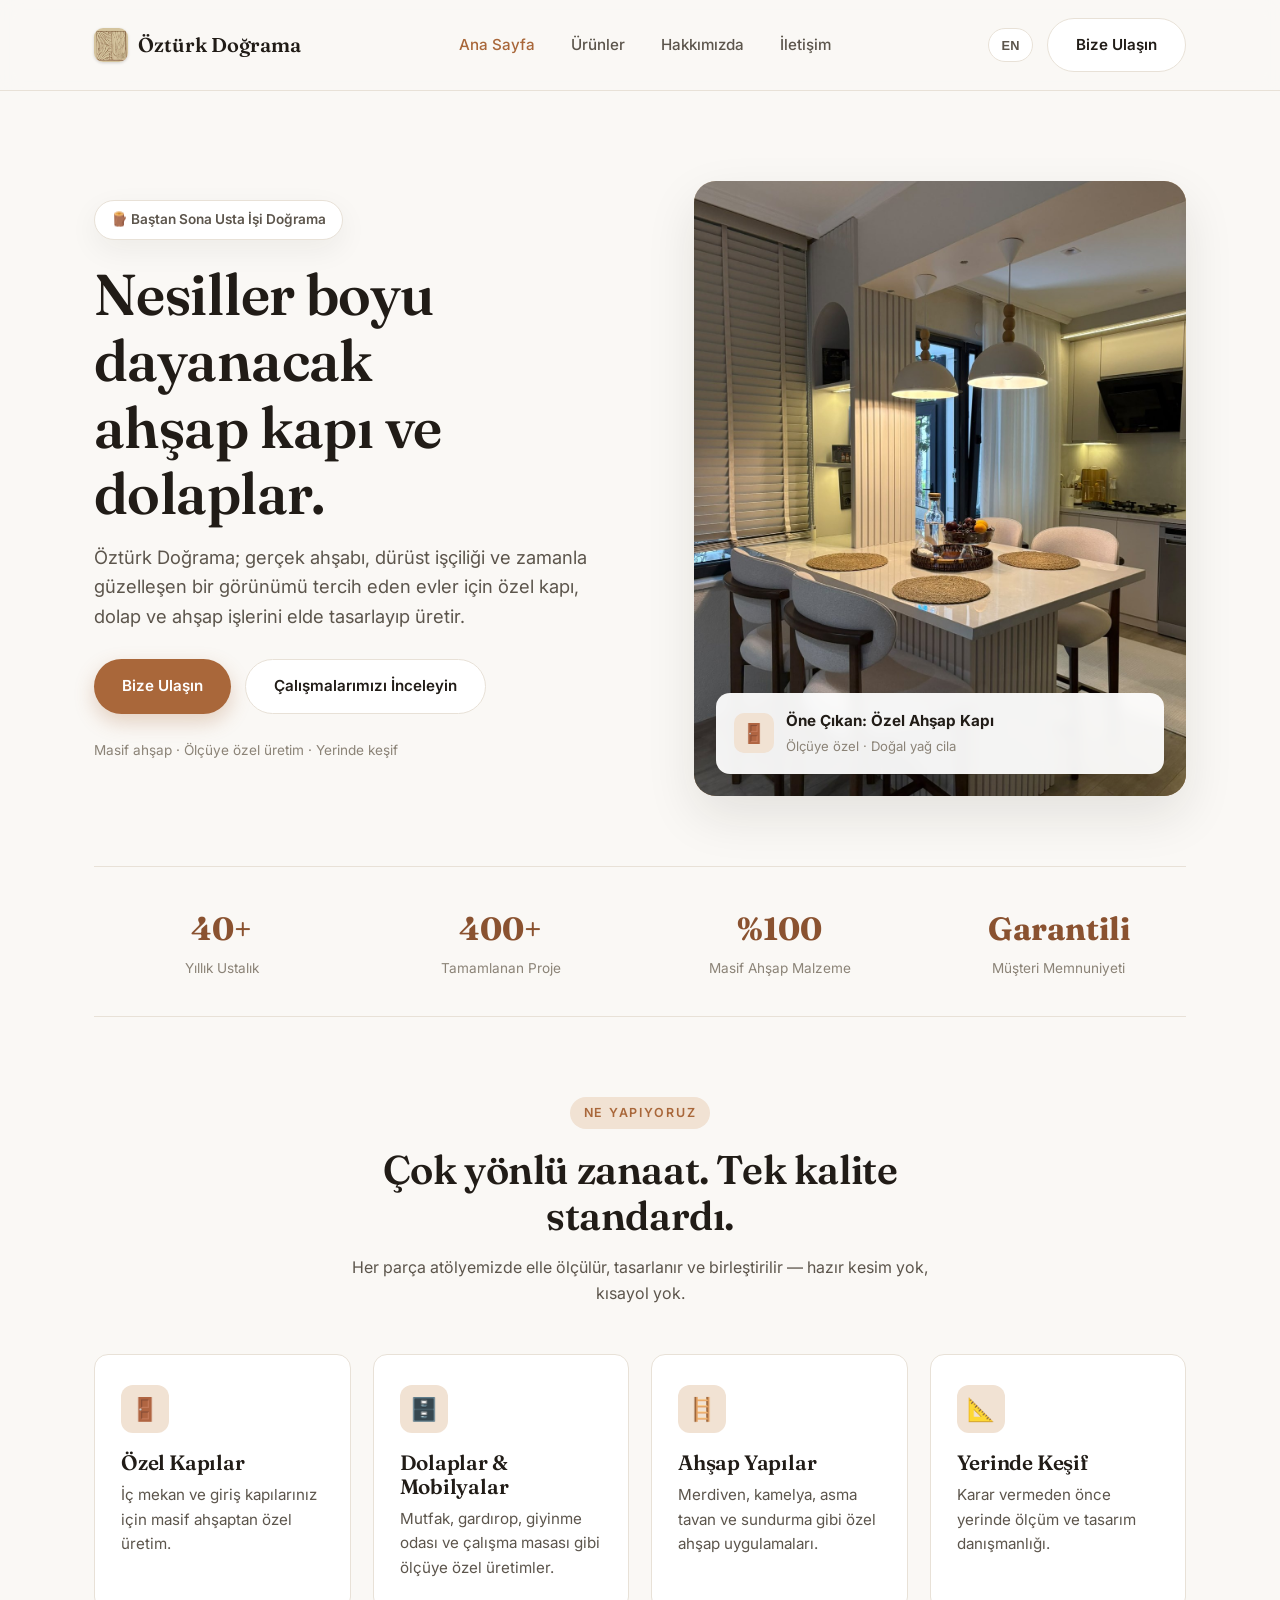
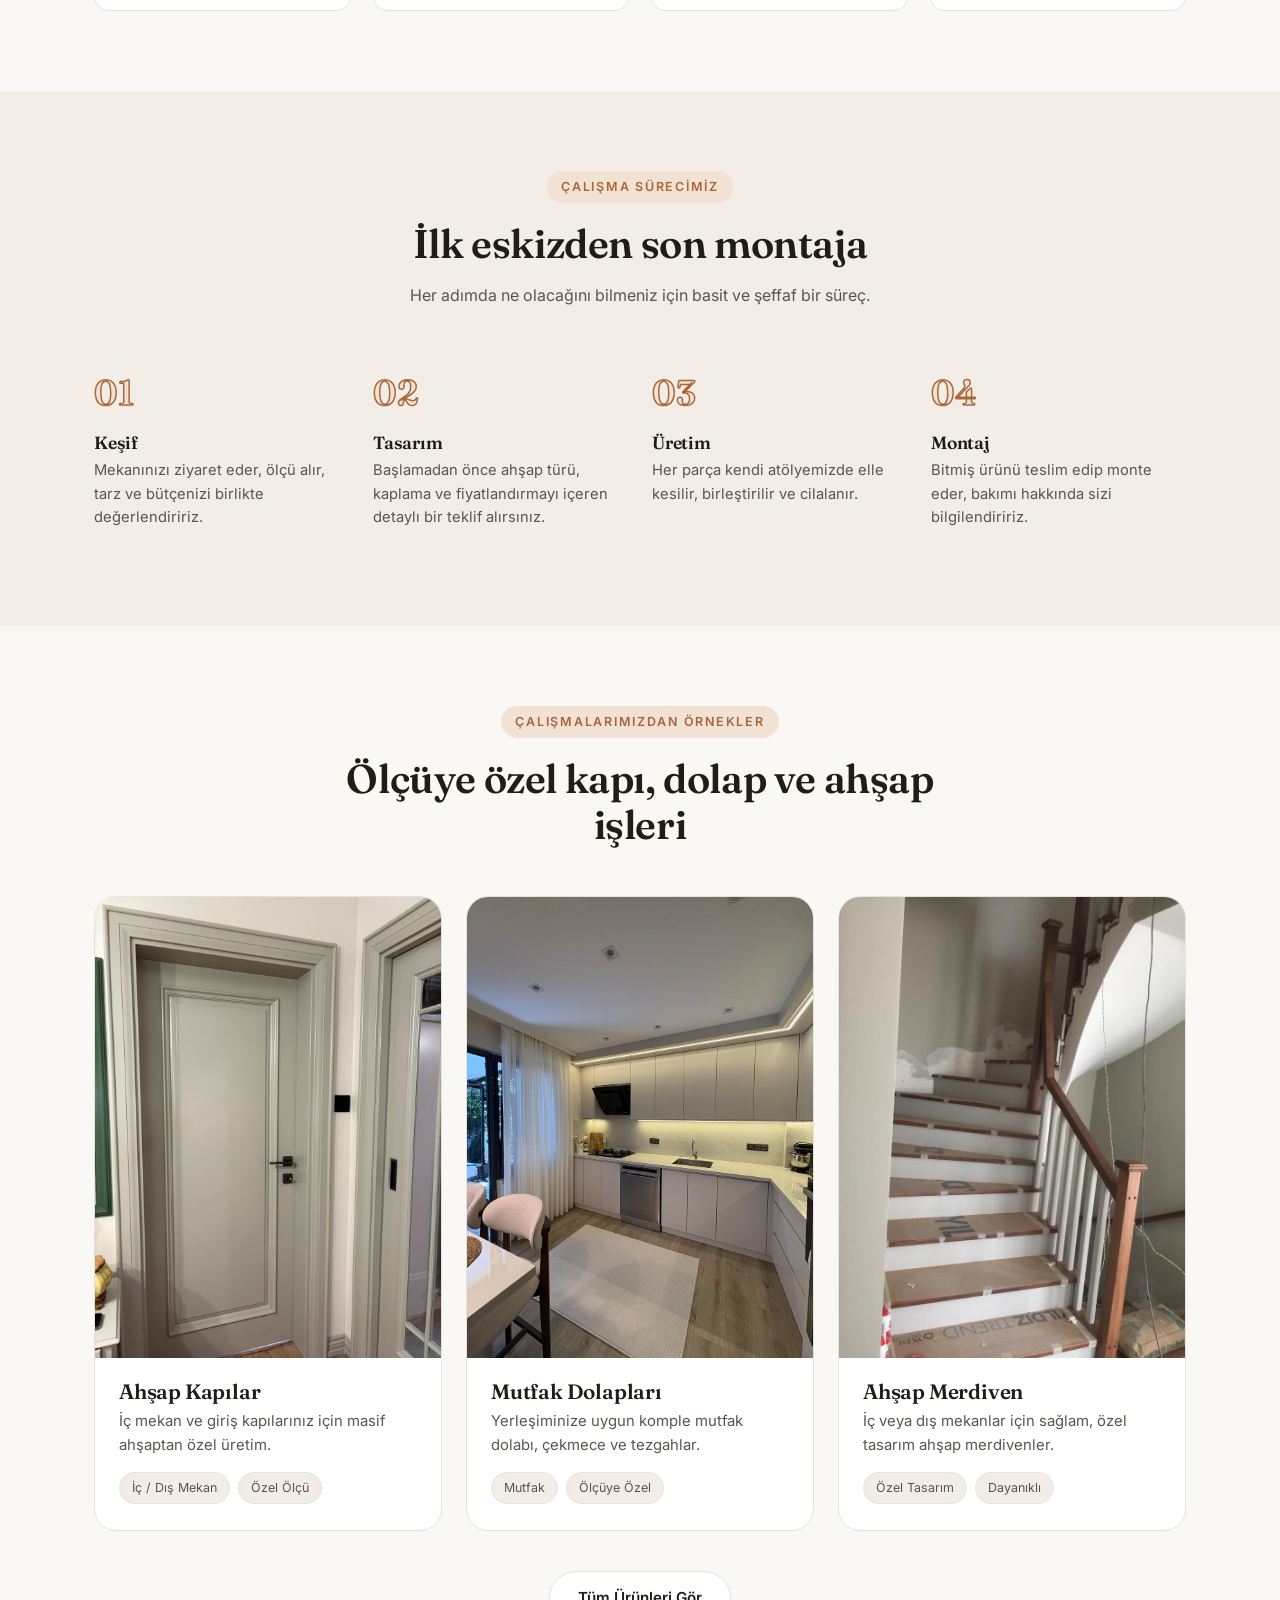
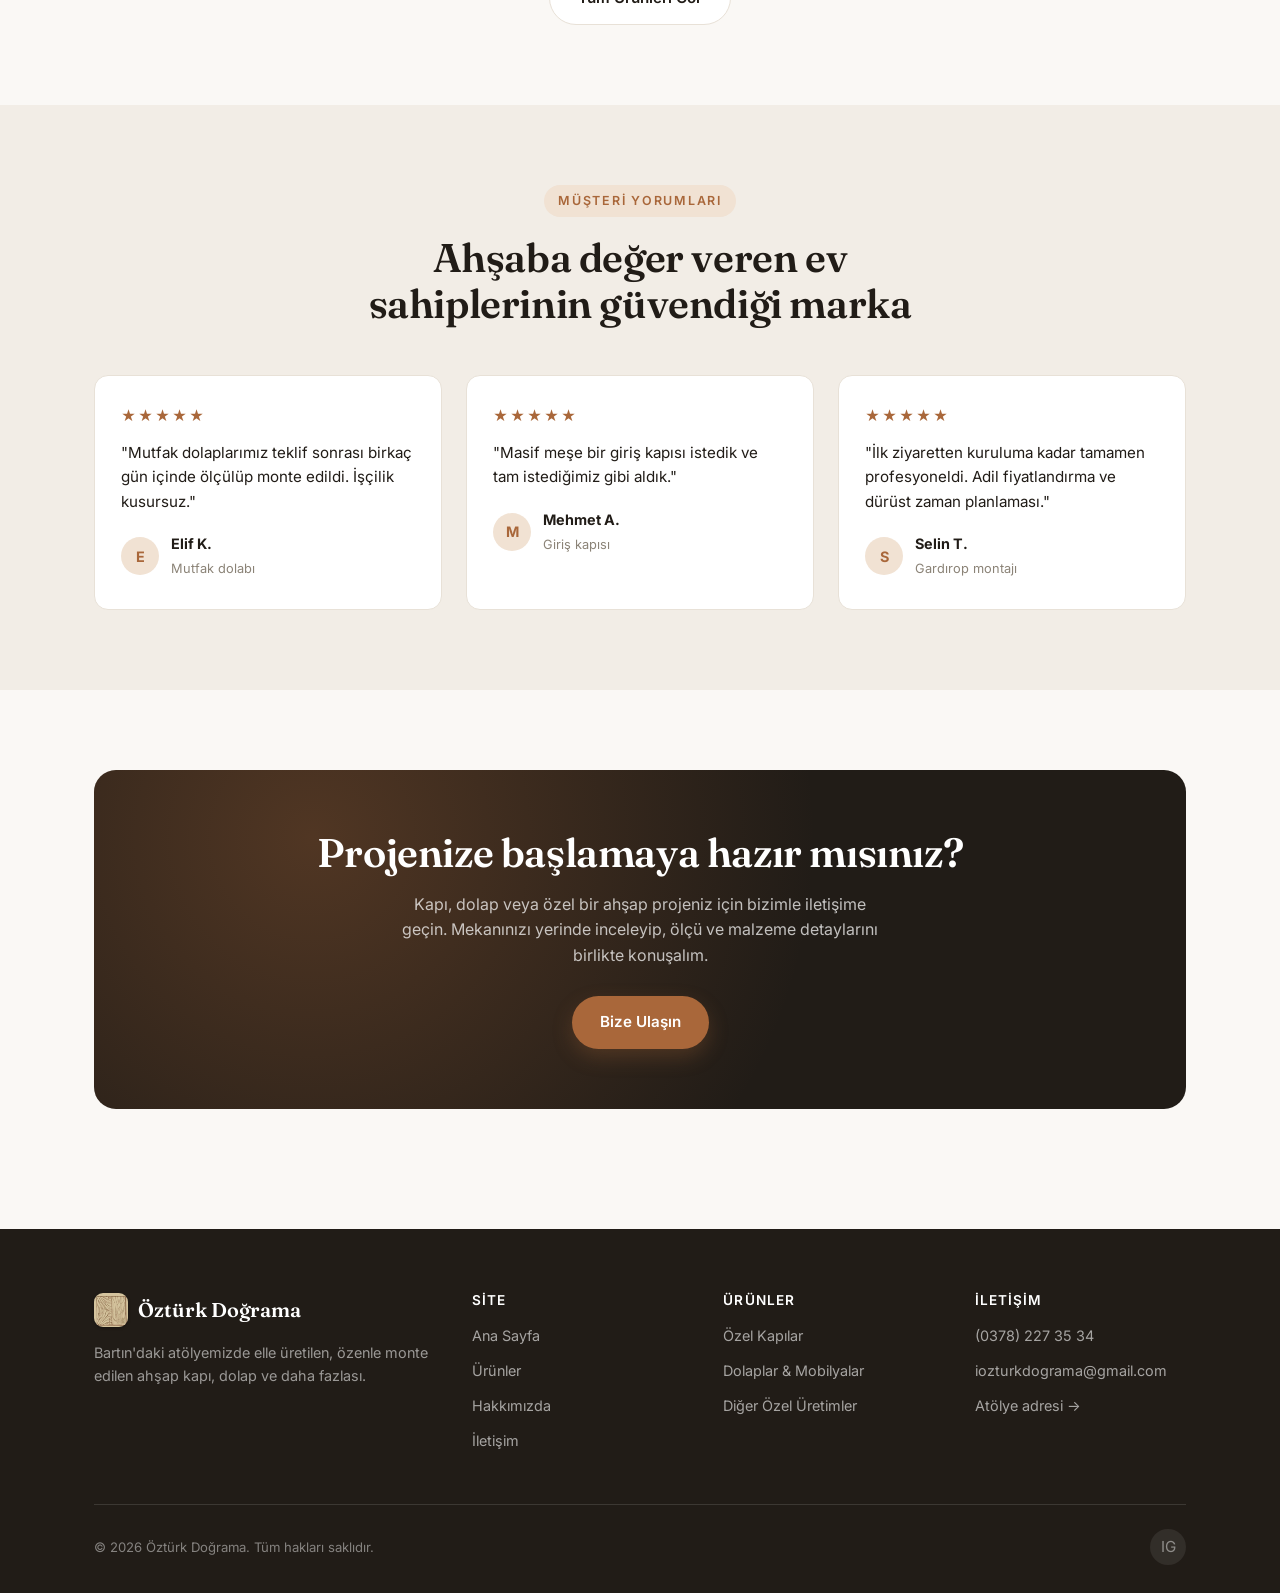
==== commit ae29ed4a: "product photos updated" ====
--- a/index.html
+++ b/index.html
@@ -52,8 +52,6 @@
       </div>
       <div class="hero-visual">
         <img src="products/hero-kitchen.jpg" alt="Öztürk Doğrama - tamamlanan proje" class="hero-photo">
-        <div class="float-chip chip-1">🔨 <span data-i18n="home.hero.chip1">El işçiliği doğrama</span></div>
-        <div class="float-chip chip-2">🌳 <span data-i18n="home.hero.chip2">Sadece masif ahşap</span></div>
         <div class="tag-card">
           <div class="icon">🚪</div>
           <div>
